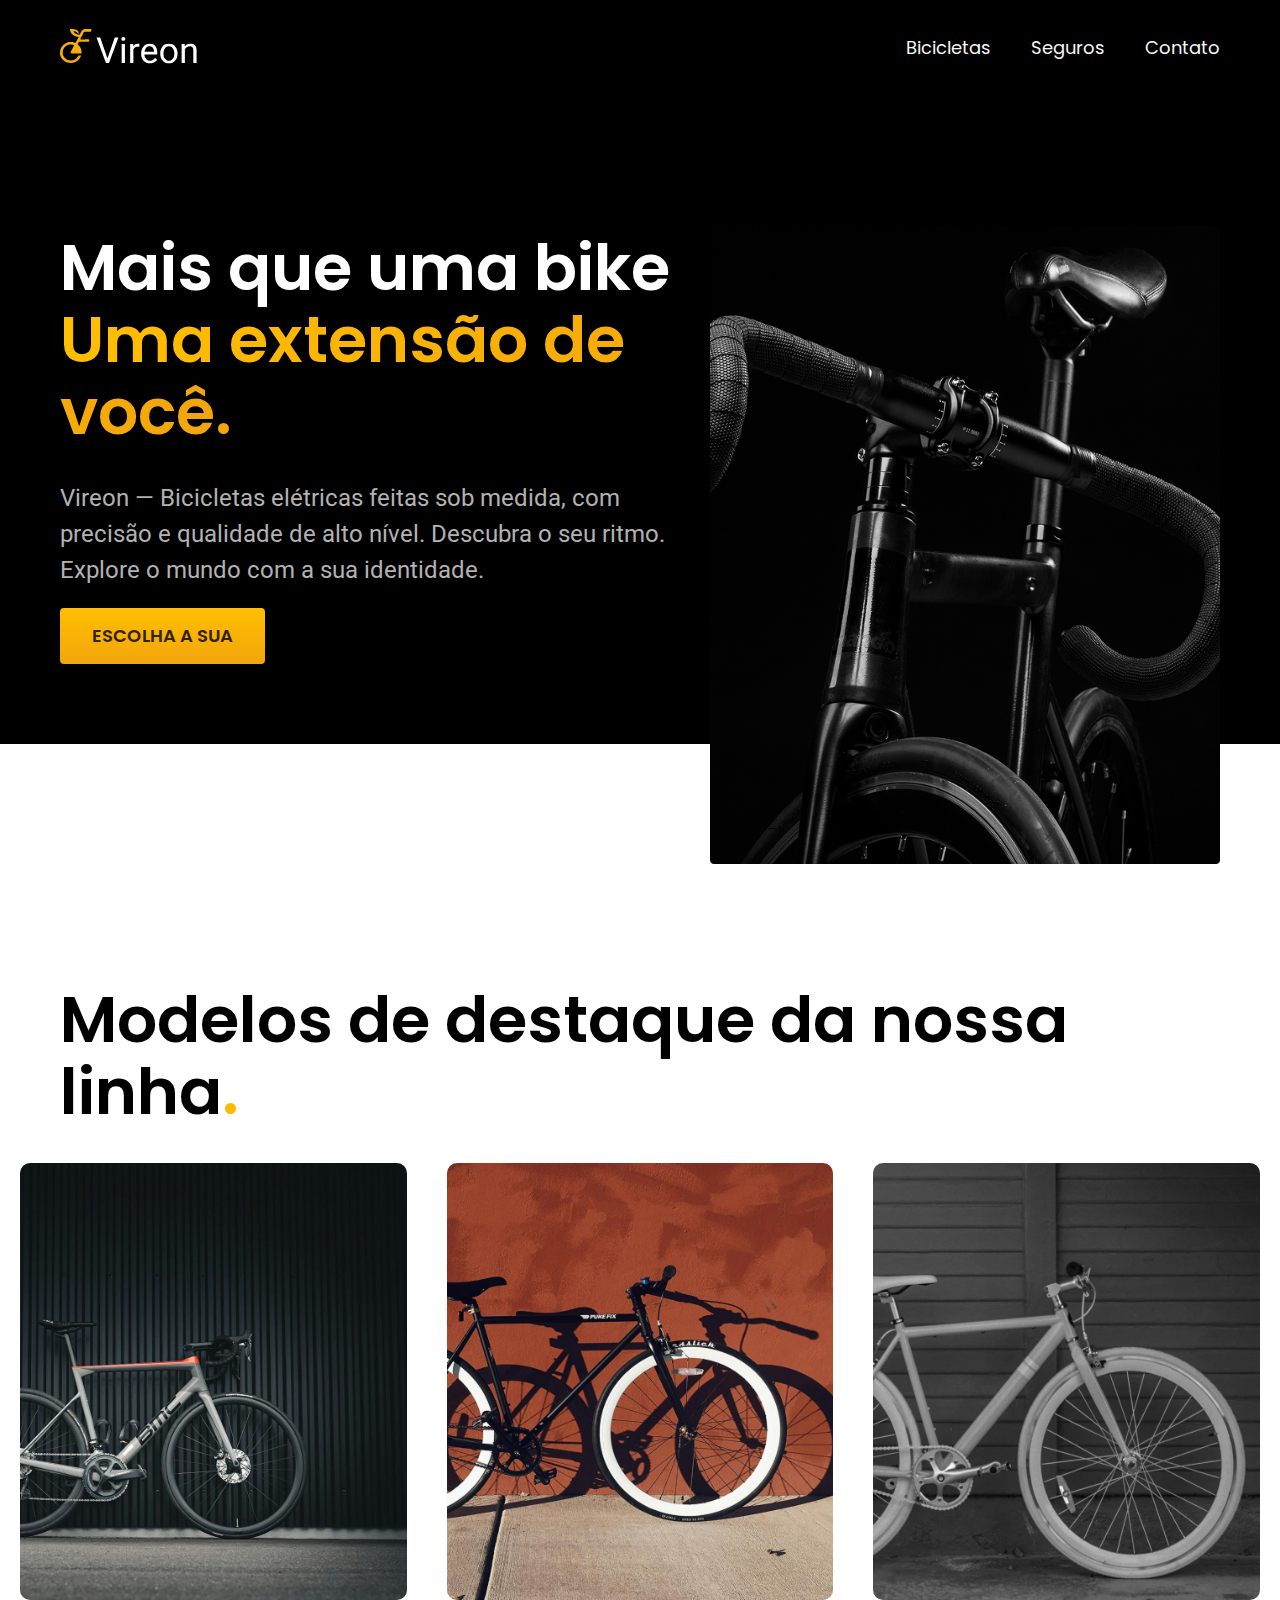
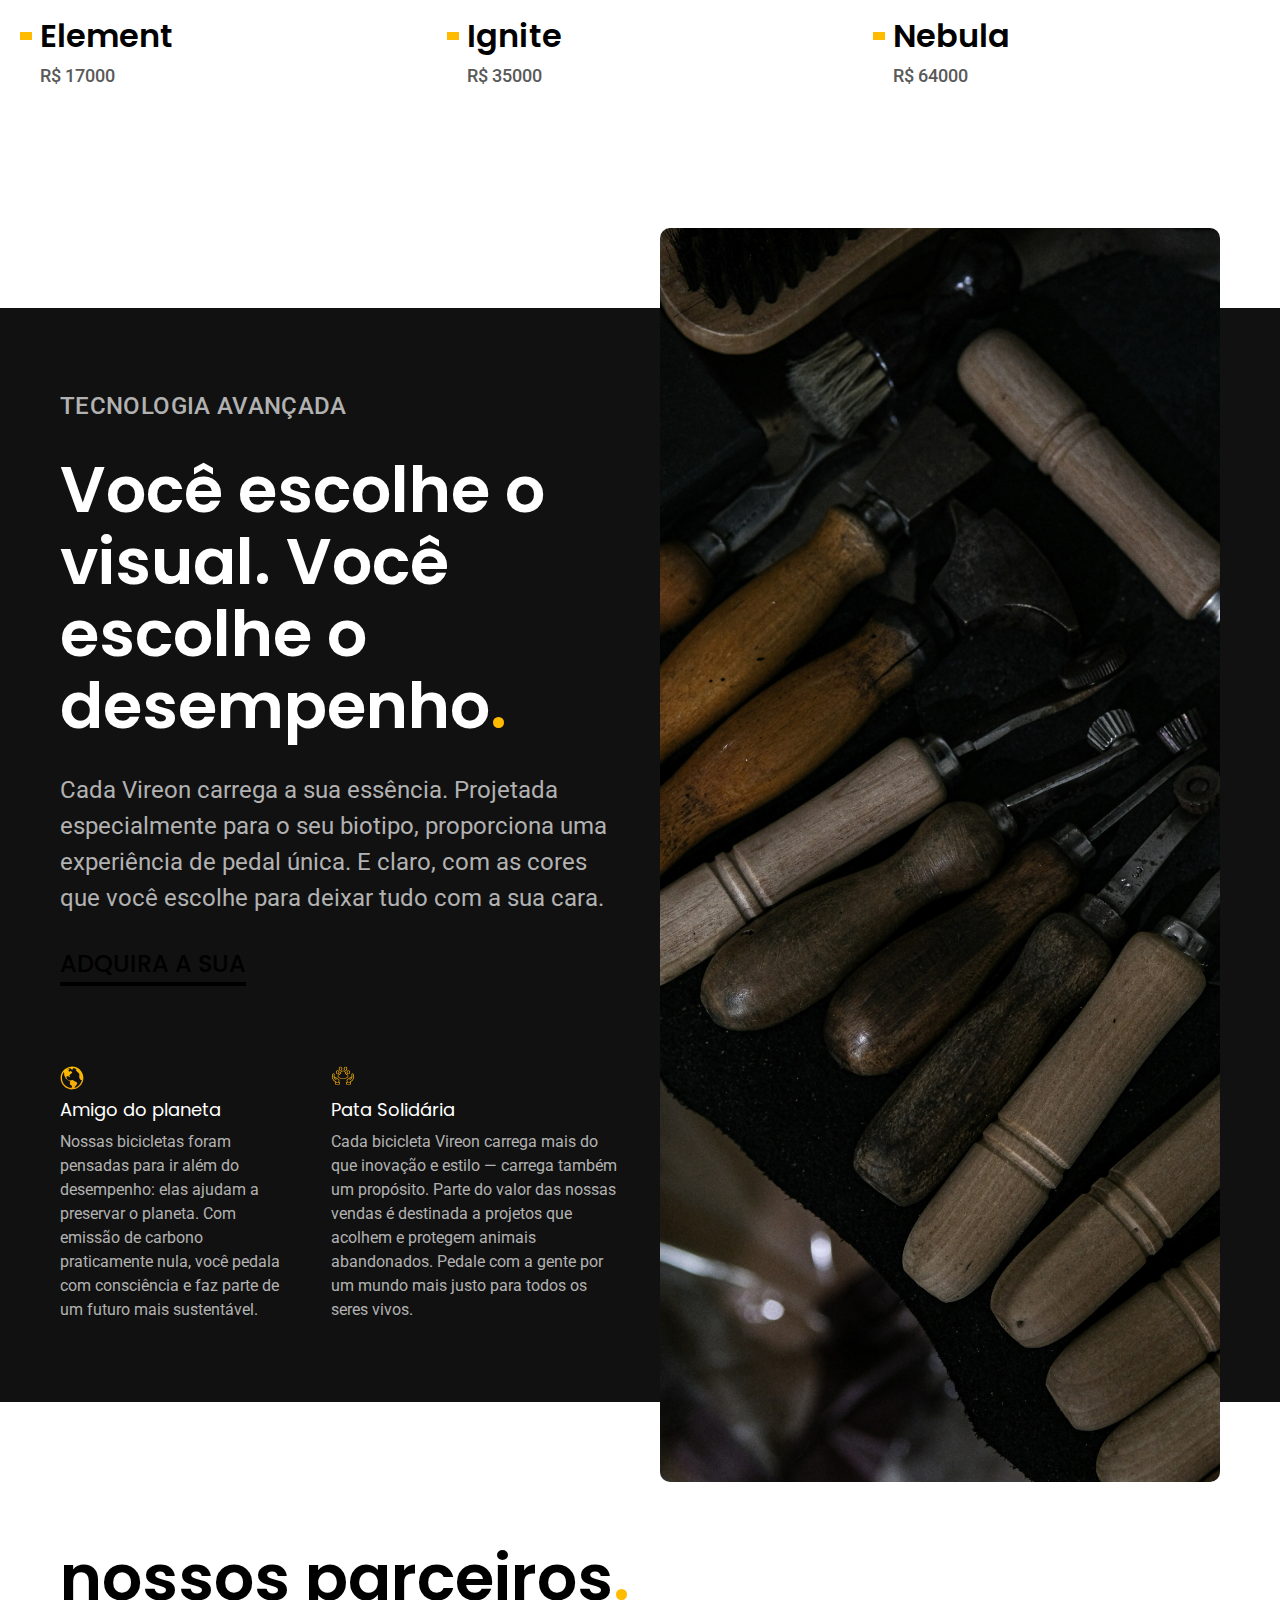
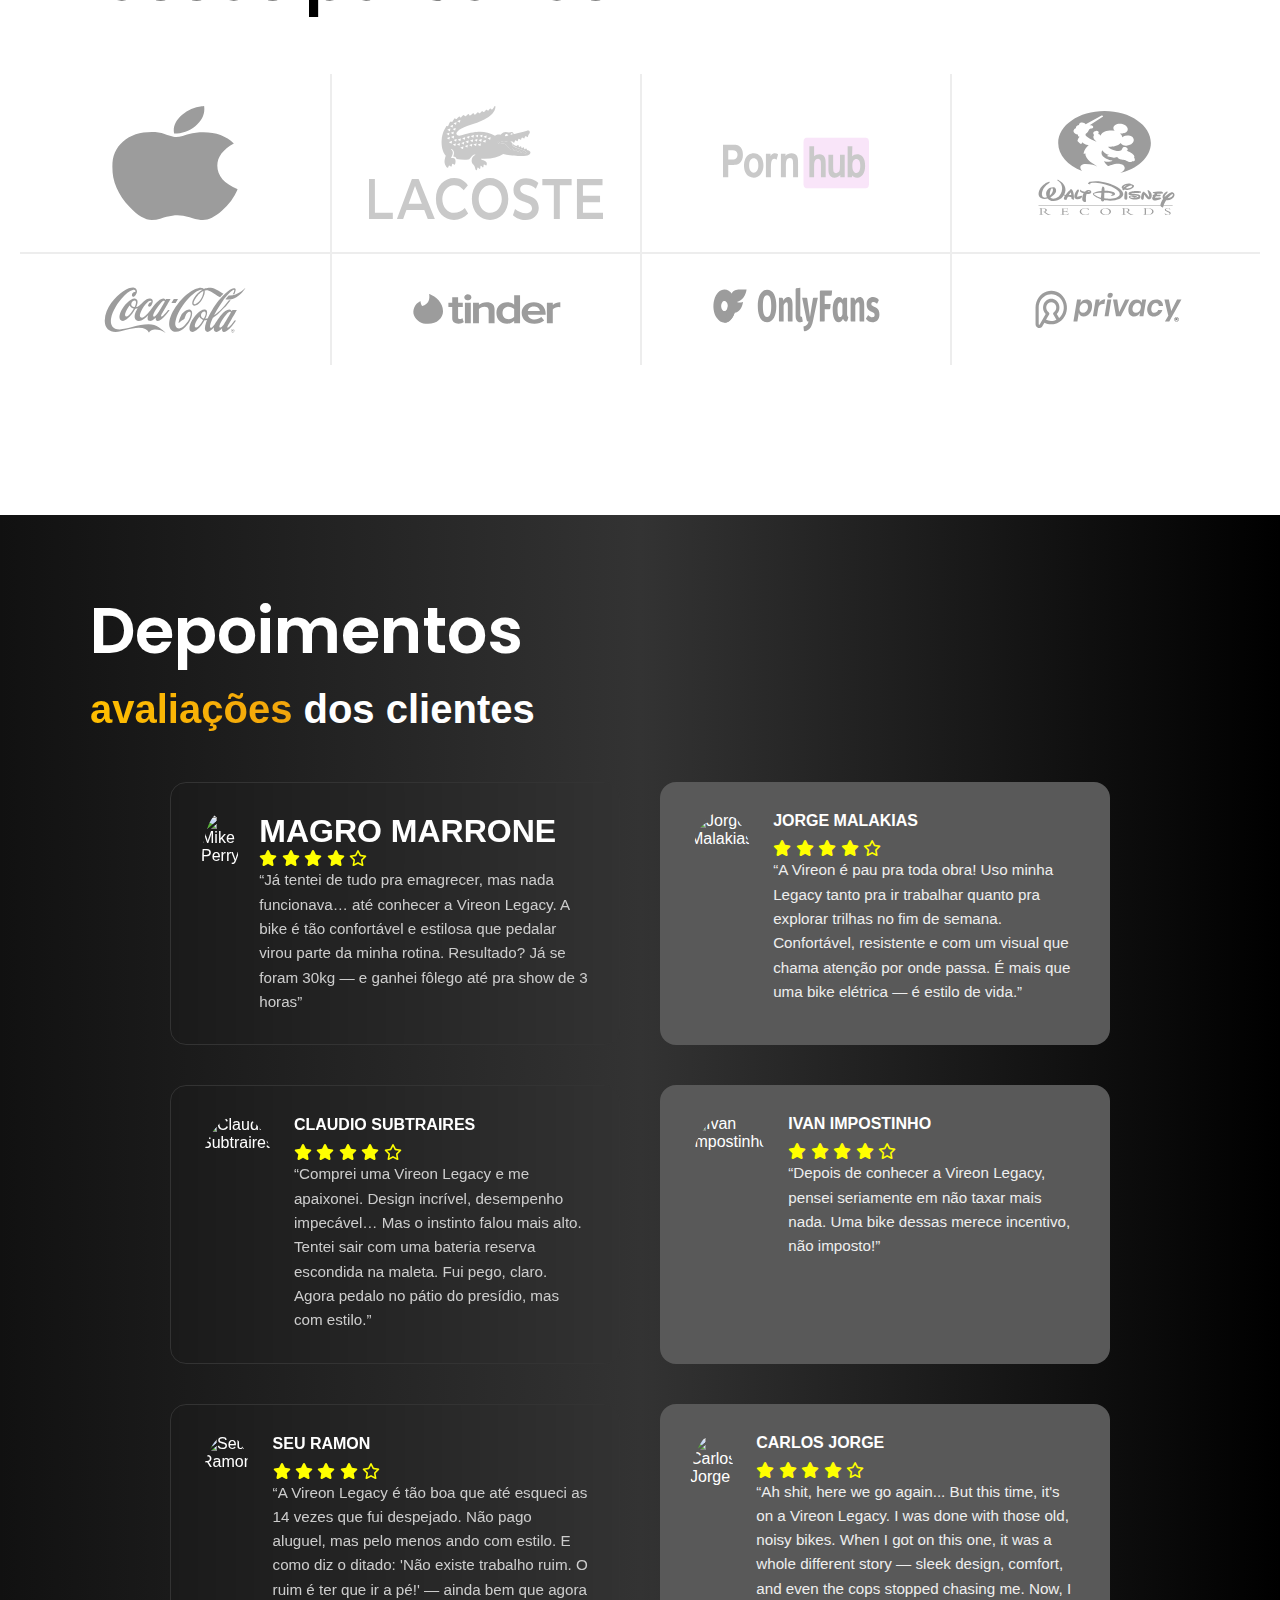
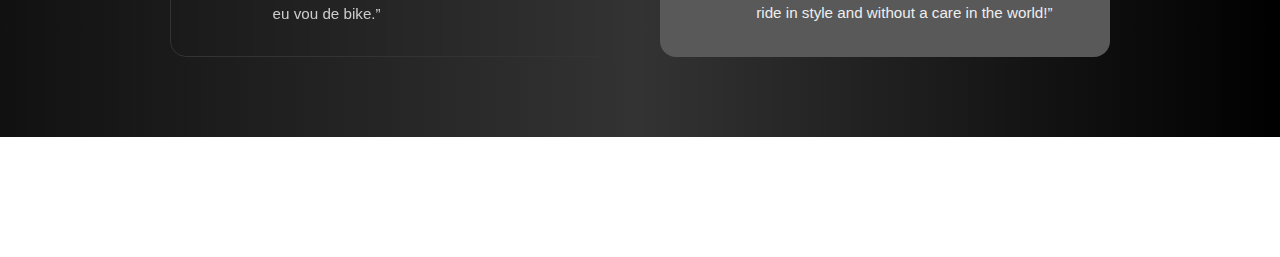
==== index.html @ 2e8cbb26 "Primeiro Commit" ====
<!DOCTYPE html>
<html lang="pt-br">

<head>
  <meta charset="UTF-8">
  <meta name="viewport" content="width=device-width, initial-scale=1.0">
  <meta name="description" content="Bicicleas para você">
  <link rel="stylesheet" href="src/css/style.css">
  <link rel="preconnect" href="https://fonts.googleapis.com">
  <link rel="preconnect" href="https://fonts.gstatic.com" crossorigin>
  <link href="https://fonts.googleapis.com/css2?family=Poppins:ital,wght@0,100;0,200;0,300;0,400;0,500;0,600;0,700;0,800;0,900;1,100;1,200;1,300;1,400;1,500;1,600;1,700;1,800;1,900&family=Roboto:ital,wght@0,100..900;1,100..900&display=swap" rel="stylesheet">
  <link href="https://fonts.googleapis.com/css2?family=Merriweather:ital,opsz,wght@0,18..144,300..900;1,18..144,300..900&display=swap" rel="stylesheet">
  <link href="https://cdnjs.cloudflare.com/ajax/libs/font-awesome/6.0.0-beta3/css/all.min.css" rel="stylesheet">
  <title>Projeto Bicicletas</title>
</head>

<body>
  <header class="header-bg">
    <div class="header container">
      <a href="./">
        <svg width="32" height="35" viewBox="0 0 32 35" fill="none" xmlns="http://www.w3.org/2000/svg">
          <path d="M18.6138 4.3083C18.7694 1.7701 17.4211 0.484201 14.2061 0.166901C13.3764 0.0834006 12.0455 0 11.2676 0H9.8502L9.9367 0.534302C10.2824 2.5883 10.7491 3.5402 12.0627 4.9095C13.4801 6.3624 15.2605 7.2641 17.6631 7.7317L18.683 7.93211L17.0581 10.988C15.8309 13.3259 15.3988 14.0106 15.1914 13.9271C13.7394 13.3092 12.8924 13.1255 10.9911 13.0587C9.1588 12.9919 8.8131 13.042 7.534 13.4261C4.2844 14.3947 1.6225 16.9497 0.481701 20.206C-0.036899 21.6922 -0.157899 24.3641 0.222401 25.9672C0.723701 27.9878 1.5879 29.4574 3.2646 31.0605C5.5289 33.2651 7.5513 34.0661 10.7836 34.0661C13.9295 34.0661 16.1593 33.1811 18.3027 31.0772C19.5645 29.8415 20.7053 28.0379 20.9992 26.8356L21.1029 26.3847H19.7892H18.4755L18.0261 27.2531C17.473 28.3051 15.9 29.9416 14.8802 30.5094C11.8035 32.2461 7.7069 31.7786 5.1487 29.3739C3.5239 27.8542 2.6942 25.867 2.7115 23.5459C2.7115 21.1245 3.5584 19.2541 5.408 17.5675C7.05 16.0646 8.8823 15.43 11.1121 15.5803C12.4949 15.6805 13.4801 15.8809 13.9641 16.1815C14.1542 16.2984 13.8431 16.9998 12.3739 19.6716C10.5071 23.0282 10.2305 23.8631 10.7318 24.3474C10.8873 24.4977 12.3566 24.5478 16.263 24.5478H21.5869V23.1117C21.5869 20.4732 20.3769 17.7679 18.3545 15.9143L17.594 15.2296L18.1471 14.1609C18.441 13.5764 18.7867 13.0587 18.8904 12.9919C18.9941 12.9251 21.2412 12.8583 23.8685 12.8583H28.6738L28.9331 12.4576C29.3998 11.7896 29.4516 10.9713 29.054 10.6373C28.7429 10.3702 28.3454 10.3535 24.4562 10.3869C20.7226 10.437 20.2213 10.4036 20.325 10.1865C20.3769 10.0529 20.6016 9.4684 20.809 8.9173C21.0165 8.3496 21.3103 7.74841 21.4831 7.59811C21.8116 7.26411 22.5548 5.8781 23.1425 4.4586C23.3499 3.941 23.7648 3.3231 24.0414 3.0893C24.5426 2.67181 24.5945 2.67181 27.6366 2.67181H27.6367H30.7307L31.0764 2.2543C31.5777 1.6198 31.6987 0.901704 31.3703 0.417404L31.0937 0H27.6712C24.4562 0 24.2142 0.0166034 23.3845 0.400703C22.261 0.901703 21.8461 1.43611 20.6707 3.85751C19.7546 5.74451 19.7028 5.81131 19.2361 5.72781C16.8162 5.36041 15.4161 4.7258 14.1888 3.4233C13.6875 2.9056 13.29 2.40461 13.29 2.32111C13.29 2.12081 14.016 2.1374 14.9839 2.3712C15.6408 2.5215 16.0729 2.8221 17.1791 3.8742L18.562 5.1767L18.6138 4.3083Z" fill="url(#paint0_linear_213_168)" />
          <defs>
            <linearGradient id="paint0_linear_213_168" x1="-29.2315" y1="-67.2979" x2="70.7685" y2="32.7021" gradientUnits="userSpaceOnUse">
              <stop stop-color="#FFBF00" />
              <stop offset="1" stop-color="#F2A50C" />
            </linearGradient>
          </defs>
        </svg>
        <svg width="101" height="27" viewBox="0 0 101 27" fill="none" xmlns="http://www.w3.org/2000/svg">
          <path d="M11.2324 22.1152L18.7734 0.40625H22.4473L12.9727 26H10.3535L11.2324 22.1152ZM4.18359 0.40625L11.6543 22.1152L12.5859 26H9.9668L0.509766 0.40625H4.18359ZM28.9336 6.98047V26H25.6641V6.98047H28.9336ZM25.418 1.93555C25.418 1.4082 25.5762 0.962891 25.8926 0.599609C26.2207 0.236328 26.7012 0.0546875 27.334 0.0546875C27.9551 0.0546875 28.4297 0.236328 28.7578 0.599609C29.0977 0.962891 29.2676 1.4082 29.2676 1.93555C29.2676 2.43945 29.0977 2.87305 28.7578 3.23633C28.4297 3.58789 27.9551 3.76367 27.334 3.76367C26.7012 3.76367 26.2207 3.58789 25.8926 3.23633C25.5762 2.87305 25.418 2.43945 25.418 1.93555ZM37.4062 9.96875V26H34.1543V6.98047H37.3184L37.4062 9.96875ZM43.3477 6.875L43.3301 9.89844C43.0605 9.83984 42.8027 9.80469 42.5566 9.79297C42.3223 9.76953 42.0527 9.75781 41.748 9.75781C40.998 9.75781 40.3359 9.875 39.7617 10.1094C39.1875 10.3438 38.7012 10.6719 38.3027 11.0938C37.9043 11.5156 37.5879 12.0195 37.3535 12.6055C37.1309 13.1797 36.9844 13.8125 36.9141 14.5039L36 15.0312C36 13.8828 36.1113 12.8047 36.334 11.7969C36.5684 10.7891 36.9258 9.89844 37.4062 9.125C37.8867 8.33984 38.4961 7.73047 39.2344 7.29688C39.9844 6.85156 40.875 6.62891 41.9062 6.62891C42.1406 6.62891 42.4102 6.6582 42.7148 6.7168C43.0195 6.76367 43.2305 6.81641 43.3477 6.875ZM53.8945 26.3516C52.5703 26.3516 51.3691 26.1289 50.291 25.6836C49.2246 25.2266 48.3047 24.5879 47.5312 23.7676C46.7695 22.9473 46.1836 21.9746 45.7734 20.8496C45.3633 19.7246 45.1582 18.4941 45.1582 17.1582V16.4199C45.1582 14.873 45.3867 13.4961 45.8438 12.2891C46.3008 11.0703 46.9219 10.0391 47.707 9.19531C48.4922 8.35156 49.3828 7.71289 50.3789 7.2793C51.375 6.8457 52.4062 6.62891 53.4727 6.62891C54.832 6.62891 56.0039 6.86328 56.9883 7.33203C57.9844 7.80078 58.7988 8.45703 59.4316 9.30078C60.0645 10.1328 60.5332 11.1172 60.8379 12.2539C61.1426 13.3789 61.2949 14.6094 61.2949 15.9453V17.4043H47.0918V14.75H58.043V14.5039C57.9961 13.6602 57.8203 12.8398 57.5156 12.043C57.2227 11.2461 56.7539 10.5898 56.1094 10.0742C55.4648 9.55859 54.5859 9.30078 53.4727 9.30078C52.7344 9.30078 52.0547 9.45898 51.4336 9.77539C50.8125 10.0801 50.2793 10.5371 49.834 11.1465C49.3887 11.7559 49.043 12.5 48.7969 13.3789C48.5508 14.2578 48.4277 15.2715 48.4277 16.4199V17.1582C48.4277 18.0605 48.5508 18.9102 48.7969 19.707C49.0547 20.4922 49.4238 21.1836 49.9043 21.7812C50.3965 22.3789 50.9883 22.8477 51.6797 23.1875C52.3828 23.5273 53.1797 23.6973 54.0703 23.6973C55.2188 23.6973 56.1914 23.4629 56.9883 22.9941C57.7852 22.5254 58.4824 21.8984 59.0801 21.1133L61.0488 22.6777C60.6387 23.2988 60.1172 23.8906 59.4844 24.4531C58.8516 25.0156 58.0723 25.4727 57.1465 25.8242C56.2324 26.1758 55.1484 26.3516 53.8945 26.3516ZM64.2305 16.7012V16.2969C64.2305 14.9258 64.4297 13.6543 64.8281 12.4824C65.2266 11.2988 65.8008 10.2734 66.5508 9.40625C67.3008 8.52734 68.209 7.84766 69.2754 7.36719C70.3418 6.875 71.5371 6.62891 72.8613 6.62891C74.1973 6.62891 75.3984 6.875 76.4648 7.36719C77.543 7.84766 78.457 8.52734 79.207 9.40625C79.9688 10.2734 80.5488 11.2988 80.9473 12.4824C81.3457 13.6543 81.5449 14.9258 81.5449 16.2969V16.7012C81.5449 18.0723 81.3457 19.3438 80.9473 20.5156C80.5488 21.6875 79.9688 22.7129 79.207 23.5918C78.457 24.459 77.5488 25.1387 76.4824 25.6309C75.4277 26.1113 74.2324 26.3516 72.8965 26.3516C71.5605 26.3516 70.3594 26.1113 69.293 25.6309C68.2266 25.1387 67.3125 24.459 66.5508 23.5918C65.8008 22.7129 65.2266 21.6875 64.8281 20.5156C64.4297 19.3438 64.2305 18.0723 64.2305 16.7012ZM67.4824 16.2969V16.7012C67.4824 17.6504 67.5938 18.5469 67.8164 19.3906C68.0391 20.2227 68.373 20.9609 68.8184 21.6055C69.2754 22.25 69.8438 22.7598 70.5234 23.1348C71.2031 23.498 71.9941 23.6797 72.8965 23.6797C73.7871 23.6797 74.5664 23.498 75.2344 23.1348C75.9141 22.7598 76.4766 22.25 76.9219 21.6055C77.3672 20.9609 77.7012 20.2227 77.9238 19.3906C78.1582 18.5469 78.2754 17.6504 78.2754 16.7012V16.2969C78.2754 15.3594 78.1582 14.4746 77.9238 13.6426C77.7012 12.7988 77.3613 12.0547 76.9043 11.4102C76.459 10.7539 75.8965 10.2383 75.2168 9.86328C74.5488 9.48828 73.7637 9.30078 72.8613 9.30078C71.9707 9.30078 71.1855 9.48828 70.5059 9.86328C69.8379 10.2383 69.2754 10.7539 68.8184 11.4102C68.373 12.0547 68.0391 12.7988 67.8164 13.6426C67.5938 14.4746 67.4824 15.3594 67.4824 16.2969ZM88.875 11.041V26H85.623V6.98047H88.6992L88.875 11.041ZM88.1016 15.7695L86.748 15.7168C86.7598 14.416 86.9531 13.2148 87.3281 12.1133C87.7031 11 88.2305 10.0332 88.9102 9.21289C89.5898 8.39258 90.3984 7.75977 91.3359 7.31445C92.2852 6.85742 93.334 6.62891 94.4824 6.62891C95.4199 6.62891 96.2637 6.75781 97.0137 7.01562C97.7637 7.26172 98.4023 7.66016 98.9297 8.21094C99.4688 8.76172 99.8789 9.47656 100.16 10.3555C100.441 11.2227 100.582 12.2832 100.582 13.5371V26H97.3125V13.502C97.3125 12.5059 97.166 11.709 96.873 11.1113C96.5801 10.502 96.1523 10.0625 95.5898 9.79297C95.0273 9.51172 94.3359 9.37109 93.5156 9.37109C92.707 9.37109 91.9688 9.54102 91.3008 9.88086C90.6445 10.2207 90.0762 10.6895 89.5957 11.2871C89.127 11.8848 88.7578 12.5703 88.4883 13.3438C88.2305 14.1055 88.1016 14.9141 88.1016 15.7695Z" fill="url(#paint0_linear_147_183)" />
          <defs>
            <linearGradient id="paint0_linear_147_183" x1="98" y1="-7" x2="98" y2="31" gradientUnits="userSpaceOnUse">
              <stop stop-color="#FFF" />
              <stop offset="1" stop-color="#FFF" />
            </linearGradient>
            <linearGradient id="hover-gradient" x1="98" y1="-7" x2="98" y2="31" gradientUnits="userSpaceOnUse">
              <stop stop-color="#FFBF00" />
              <stop offset="1" stop-color="#F2A50C" />
            </linearGradient>
          </defs>
        </svg>
      </a>
      <nav aria-label="primaria">
        <ul class="header-menu font-1-m cor-c1">
          <li><a href="./bicicletas.html">Bicicletas</a></li>
          <li><a href="./seguros.html">Seguros</a></li>
          <li><a href="./contato.html">Contato</a></li>
        </ul>
      </nav>
    </div>
  </header>
  <main class="introducao-bg">
    <div class="introducao container">
      <div class="introducao-conteudo">
        <h1 class="font-1-xxl cor-branco"><span class="nowrap">Mais que uma bike</span><br><span class="gradient">Uma extensão de você.</span>
        </h1>
        <p class="font-2-l cor-c5">Vireon — Bicicletas elétricas feitas sob medida, com precisão e qualidade de alto nível. Descubra o seu ritmo. Explore o mundo com a sua identidade.</p>
        <a href="./bicicletas.html" class="botao">Escolha a sua</a>
      </div>
      <div class="introducao-imagem">
        <img src="img/bicicletas-design/img-intro.png" alt="Bicicletas Elétrica">
      </div>
    </div>
  </main>

  <article class="bicicletas-lista">
    <h2 class="font-1-xxl container">Modelos de destaque da nossa linha<span class="cor-p1">.</span></h2>
    <ul class="bicicletas-lista-items">
      <li>
        <a href="./bicicletas/element.html">
          <img src="img/bicicletas/element-home-resized.jpg" alt="Bicicleta moderna element">
          <h3 class="font-1-xl">Element</h3>
          <span class="font-2-m cor-c8">R$ 17000</span>
        </a>
      </li>
      <li>
        <a href="./bicicletas/ignite.html">
          <img src="img/bicicletas/ignite-home-resized.jpg" alt="Bicicleta moderna ignite">
          <h3 class="font-1-xl">Ignite</h3>
          <span class="font-2-m cor-c8">R$ 35000</span>
        </a>
      </li>
      <li>
        <a href="./bicicletas/nebula.html">
          <img src="img/bicicletas/nebula-home.jpg" alt="Bicicleta moderna nebula">
          <h3 class="font-1-xl">Nebula</h3>
          <span class="font-2-m cor-c8">R$ 64000</span>
        </a>
      </li>
    </ul>
  </article>

  <article class="tecnologia-bg">
    <div class="tecnologia container">
      <div class="tecnologia-conteudo">
        <span class="font-2-l-b cor-c5">Tecnologia Avançada</span>
        <h2 class="font-1-xxl cor-branco">Você escolhe o visual. Você escolhe o desempenho<span class="cor-p1">.</span></h2>
        <p class="font-2-l cor-c5">Cada Vireon carrega a sua essência.
          Projetada especialmente para o seu biotipo, proporciona uma experiência de pedal única.
          E claro, com as cores que você escolhe para deixar tudo com a sua cara.</p>
        <a href="./bicicletas.html" class="link">Adquira a sua</a>
        <div class="tecnologia-vantagens">
          <div>
            <img src="img/icones/SVGRepo_iconCarrier.svg" alt="">
            <h3 class="font-1-m cor-branco">Amigo do planeta</h3>
            <p class="font-2-s cor-c5">Nossas bicicletas foram pensadas para ir além do desempenho: elas ajudam a preservar o planeta. Com emissão de carbono praticamente nula, você pedala com consciência e faz parte de um futuro mais sustentável.</p>
          </div>
          <div>
            <img src="img/icones/pata-amiga 1 (1).svg" alt="">
            <h3 class="font-1-m cor-branco">Pata Solidária</h3>
            <p class="font-2-s cor-c5">Cada bicicleta Vireon carrega mais do que inovação e estilo — carrega também um propósito. Parte do valor das nossas vendas é destinada a projetos que acolhem e protegem animais abandonados. Pedale com a gente por um mundo mais justo para todos os seres vivos.</p>
          </div>
        </div>
      </div>
      <div class="tecnologia-imagem">
        <img src="img/fotos/diferencial.jpg" alt="">
      </div>
    </div>
  </article>
  <section class="parceiros" aria-label="Nossos parceiros">
    <h2 class="font-1-xxl container">nossos parceiros<span class="cor-p1">.</span></h2>
    <ul>
      <li><img src="img/parceiros/cor-cinza/apple-14 1.svg" alt=""></li>
      <li><img src="img/parceiros/cor-cinza/lacoste-logo-1 1.svg" alt=""></li>
      <li><img src="img/parceiros/cor-cinza/pornhub 1.svg" alt=""></li>
      <li><img src="img/parceiros/cor-cinza/walt-disney-records 1.svg" alt=""></li>
      <li><img src="img/parceiros/cor-cinza/coca-cola-2021 1.svg" alt=""></li>
      <li><img src="img/parceiros/cor-cinza/tinder-cinza.svg" alt=""></li>
      <li><img src="img/parceiros/cor-cinza/onlyfans-wordmark-1 1.svg" alt=""></li>
      <li><img src="img/parceiros/cor-cinza/Sejaprivacy 1.svg" alt=""></li>
    </ul>


    <section class="depoimentos-bg">
      <div class="depoimentos-container">
        <div class="depoimentos-header">
          <p class="font-1-xxl ">Depoimentos</p>
          <h2><span>avaliações</span> dos clientes</h2>
        </div>

        <div class="depoimentos-card">
          <div class="card">
            <img src="https://conteudo.imguol.com.br/c/entretenimento/1f/2020/01/24/o-cantor-pericles-1579896864104_v2_4x3.jpg" alt="Mike Perry" />
            <div class="texto">
              <h1>MAGRO MARRONE</h1>
              <div class="stars">
                <i class="fas fa-star"></i>
                <i class="fas fa-star"></i>
                <i class="fas fa-star"></i>
                <i class="fas fa-star"></i>
                <i class="far fa-star"></i>

              </div>
              <p>“Já tentei de tudo pra emagrecer, mas nada funcionava… até conhecer a Vireon Legacy. A bike é tão confortável e estilosa que pedalar virou parte da minha rotina. Resultado? Já se foram 30kg — e ganhei fôlego até pra show de 3 horas”</p>
            </div>
          </div>

          <div class="card colored">
            <img src="https://static.poder360.com.br/2022/09/kidbengala-instagram-15set2022-848x477.png" alt="Jorge Malakias" />
            <div class="texto">
              <h4>Jorge Malakias</h4>
              <div class="stars">
                <i class="fas fa-star"></i>
                <i class="fas fa-star"></i>
                <i class="fas fa-star"></i>
                <i class="fas fa-star"></i>
                <i class="far fa-star"></i>
              </div>
              <p>“A Vireon é pau pra toda obra! Uso minha Legacy tanto pra ir trabalhar quanto pra explorar trilhas no fim de semana. Confortável, resistente e com um visual que chama atenção por onde passa. É mais que uma bike elétrica — é estilo de vida.”</p>
            </div>
          </div>

          <div class="card">
            <img src="https://uploads.diariodopoder.com.br/2025/02/2a769a2d-meme-lula-5.jpeg" alt="Claudio Subtraires" />
            <div class="texto">
              <h4>Claudio Subtraires</h4>
              <div class="stars">
                <i class="fas fa-star"></i>
                <i class="fas fa-star"></i>
                <i class="fas fa-star"></i>
                <i class="fas fa-star"></i>
                <i class="far fa-star"></i>
              </div>
              <p>“Comprei uma Vireon Legacy e me apaixonei. Design incrível, desempenho impecável… Mas o instinto falou mais alto. Tentei sair com uma bateria reserva escondida na maleta. Fui pego, claro. Agora pedalo no pátio do presídio, mas com estilo.”</p>
            </div>
          </div>

          <div class="card colored">
            <img src="https://encrypted-tbn0.gstatic.com/images?q=tbn:ANd9GcRKv6Ec4FwznhcEbED9bqpoqw2yFKFzqU0WAA&s" alt="Ivan Impostinho" />
            <div class="texto">
              <h4>IVAN IMPOSTINHO</h4>
              <div class="stars">
                <i class="fas fa-star"></i>
                <i class="fas fa-star"></i>
                <i class="fas fa-star"></i>
                <i class="fas fa-star"></i>
                <i class="far fa-star"></i>
              </div>
              <p>“Depois de conhecer a Vireon Legacy, pensei seriamente em não taxar mais nada. Uma bike dessas merece incentivo, não imposto!”</p>
            </div>
          </div>

          <div class="card">
            <img src="https://encrypted-tbn0.gstatic.com/images?q=tbn:ANd9GcTPq8Wv9883QQ7DCRTj7HJ40UVVqElz0FKs7A&s" alt="Seu Ramon" />
            <div class="texto">
              <h4>Seu Ramon</h4>
              <div class="stars">
                <i class="fas fa-star"></i>
                <i class="fas fa-star"></i>
                <i class="fas fa-star"></i>
                <i class="fas fa-star"></i>
                <i class="far fa-star"></i>
              </div>
              <p>“A Vireon Legacy é tão boa que até esqueci as 14 vezes que fui despejado. Não pago aluguel, mas pelo menos ando com estilo. E como diz o ditado: 'Não existe trabalho ruim. O ruim é ter que ir a pé!' — ainda bem que agora eu vou de bike.”</p>
            </div>
          </div>

          <div class="card colored">
            <img src="https://pm1.aminoapps.com/7358/23897f66e0e470720cc273a84f9ac8f58129ba46r1-256-256v2_00.jpg" alt="Carlos Jorge" />
            <div class="texto">
              <h4>Carlos Jorge</h4>
              <div class="stars">
                <i class="fas fa-star"></i>
                <i class="fas fa-star"></i>
                <i class="fas fa-star"></i>
                <i class="fas fa-star"></i>
                <i class="far fa-star"></i>
              </div>
              <p>“Ah shit, here we go again... But this time, it's on a Vireon Legacy. I was done with those old, noisy bikes. When I got on this one, it was a whole different story — sleek design, comfort, and even the cops stopped chasing me. Now, I ride in style and without a care in the world!”</p>
            </div>
          </div>
        </div>
      </div>
    </section>
</body>

</html>
---- src/css/style.css ----
/* === Estilos Globais === */
@import url('globals.css');
@import url('header.css');
@import url('responsividade.css');

/* === Utilitários === */
@import url('utilidades/cores.css');
@import url('utilidades/tipografia.css');
@import url('utilidades/componentes.css');

/* === Páginas e Seções === */

/* Home */
@import url('home/introducao.css');
@import url('home/tecnologia.css');
@import url('home/parceiros.css');
@import url('home/depoimento.css');

/* Bicicletas */
@import url('../../bicicletas/bicicletas-lista.css');
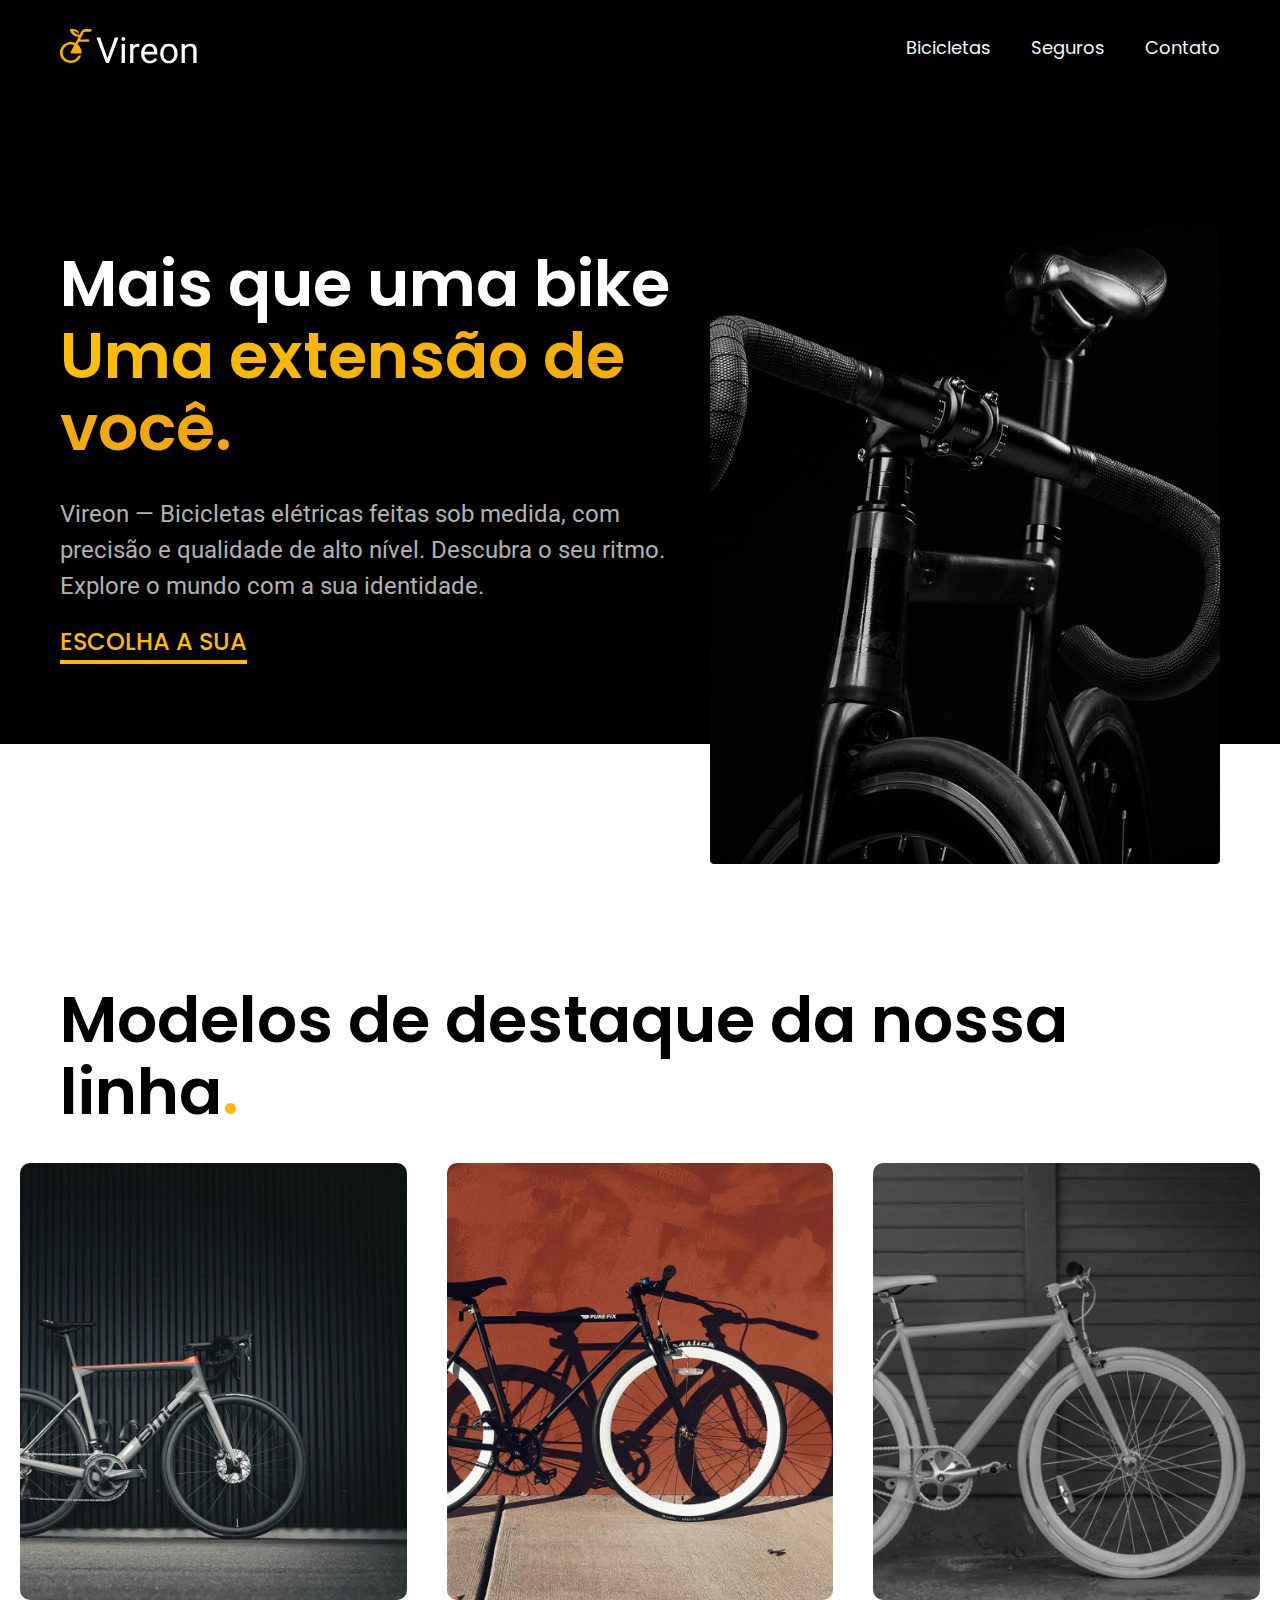
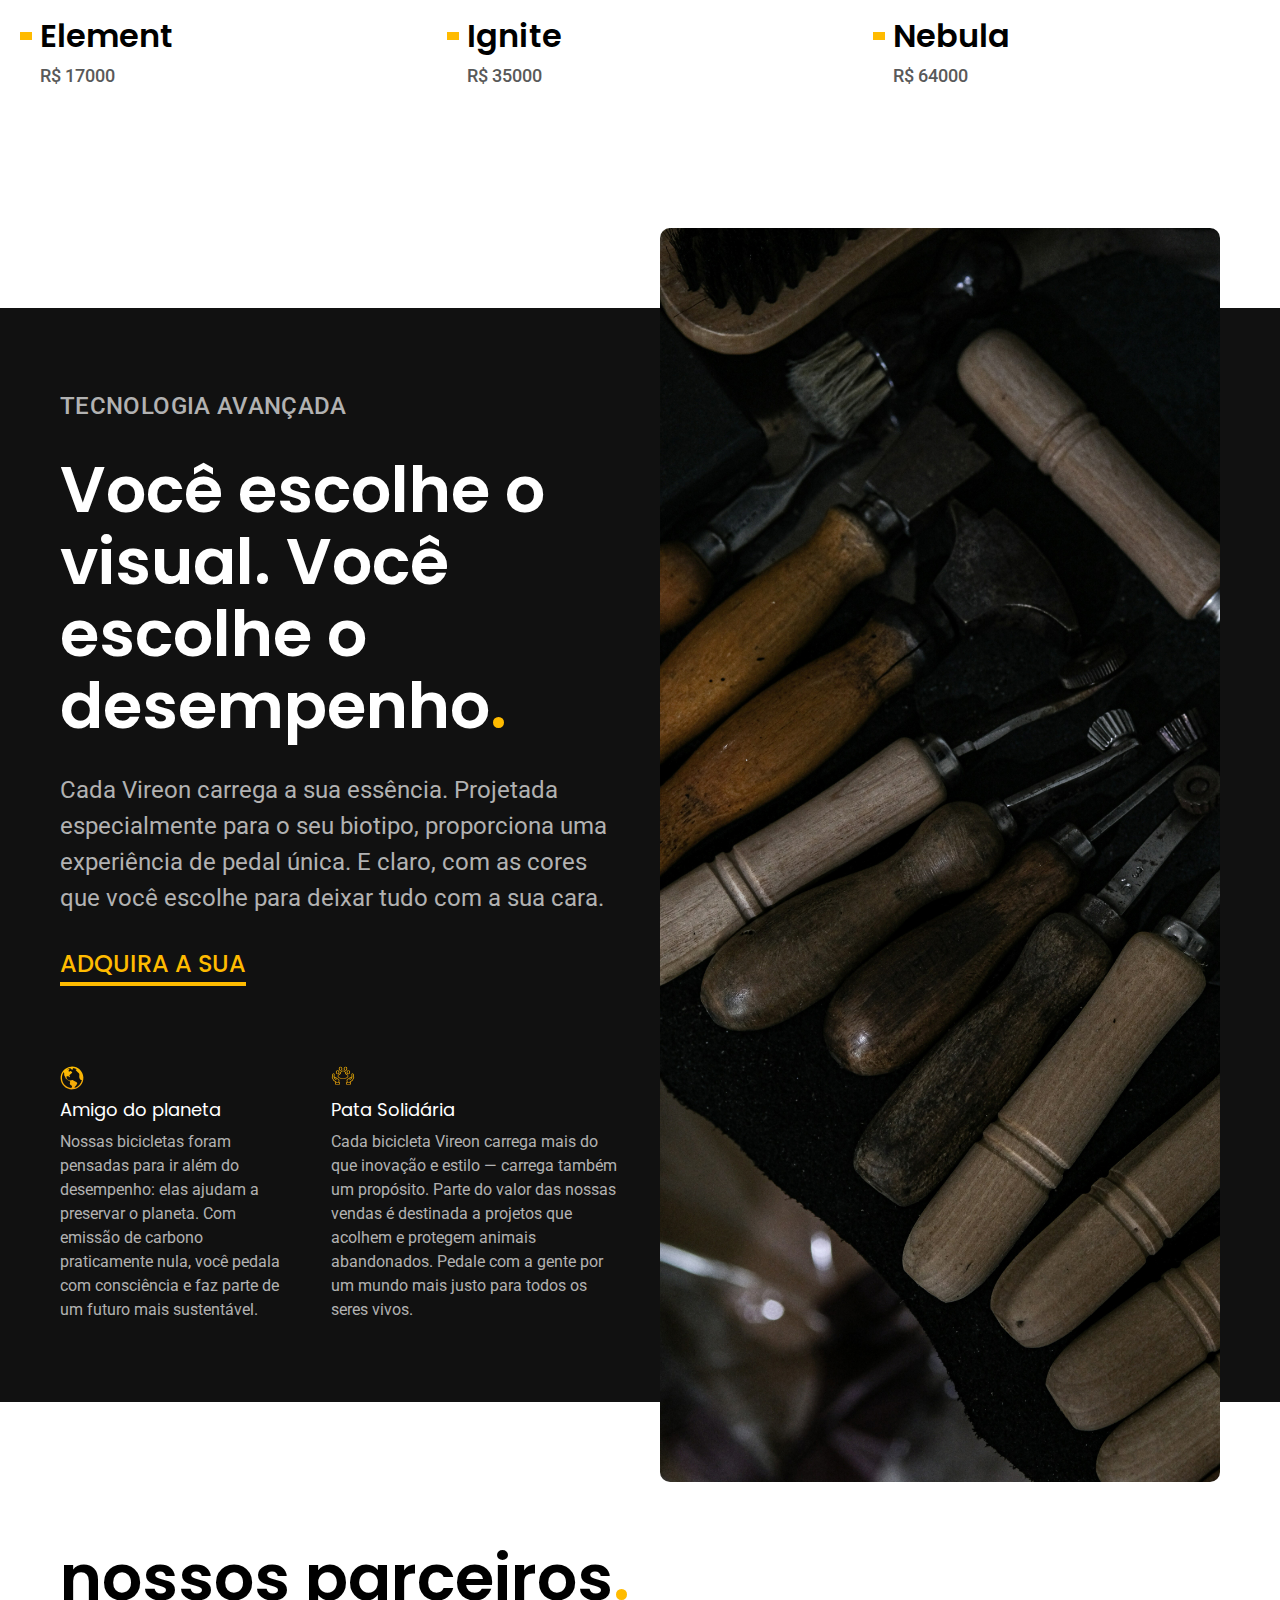
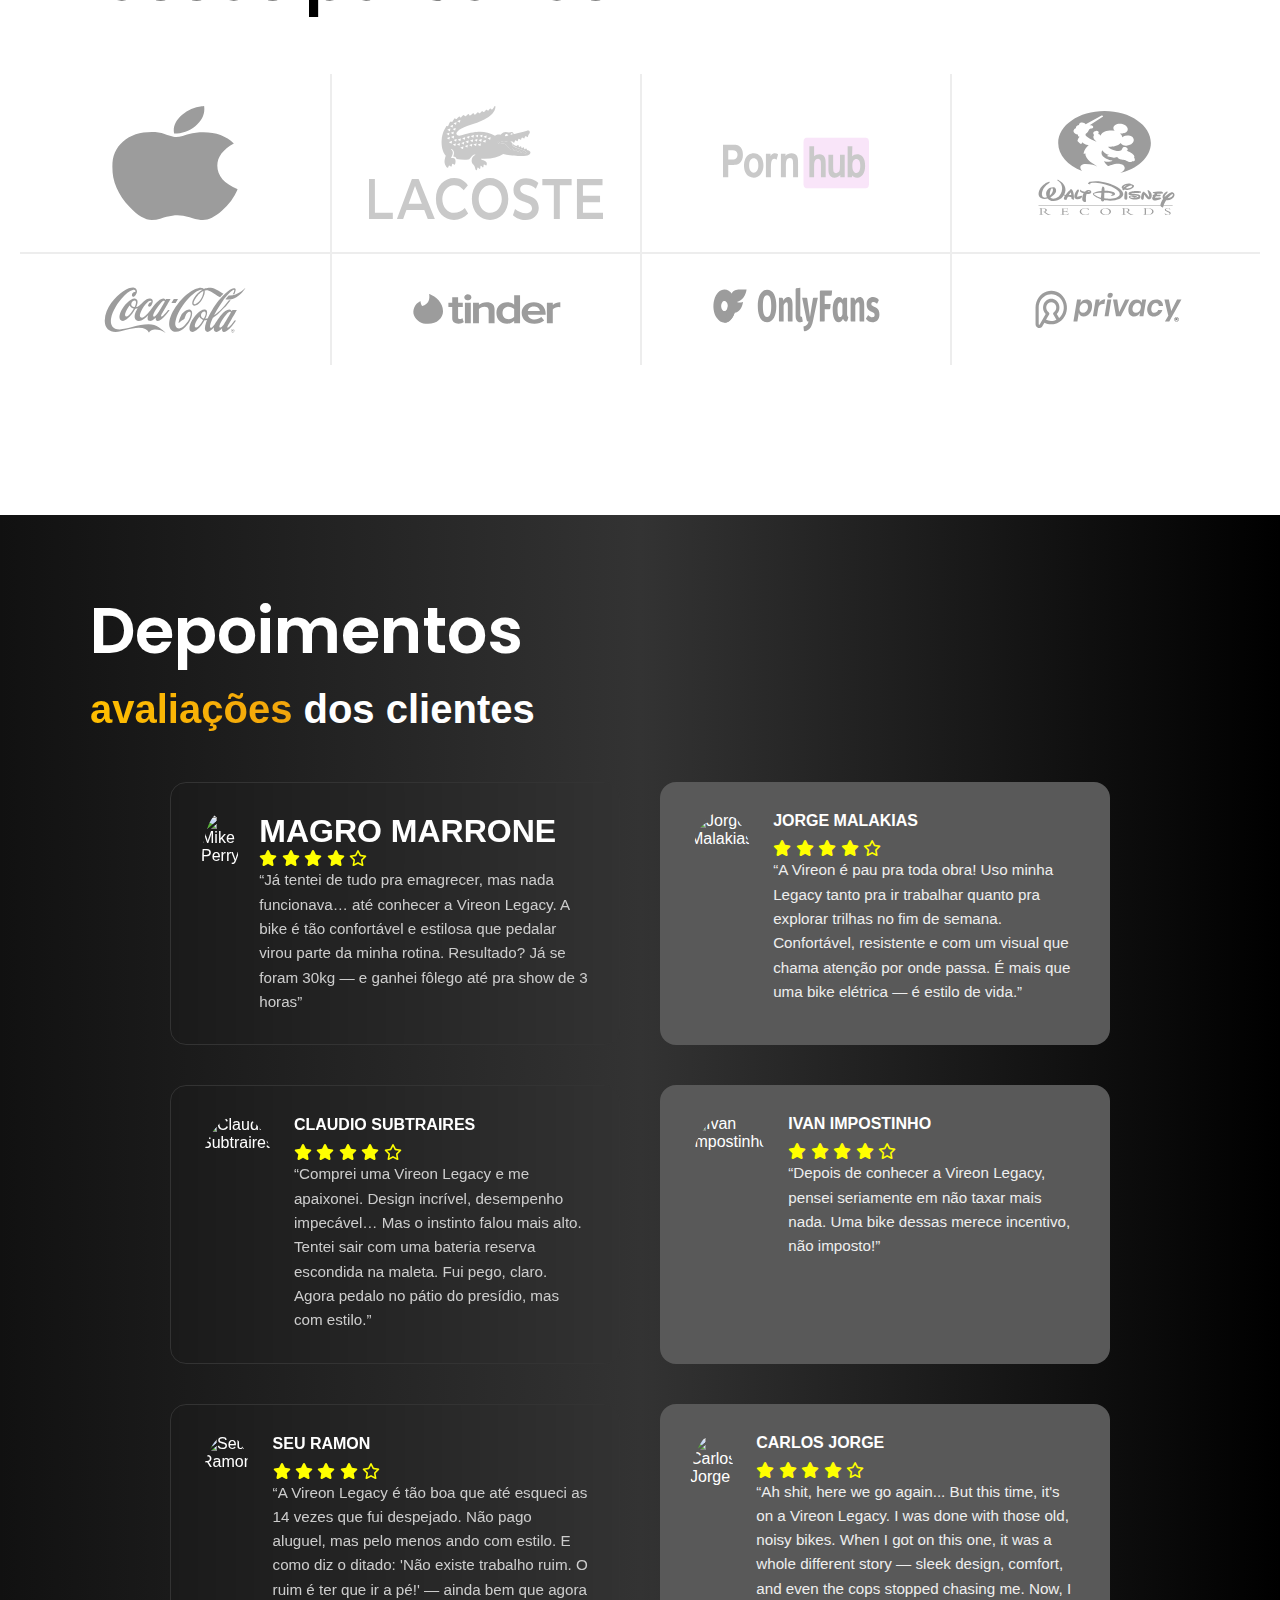
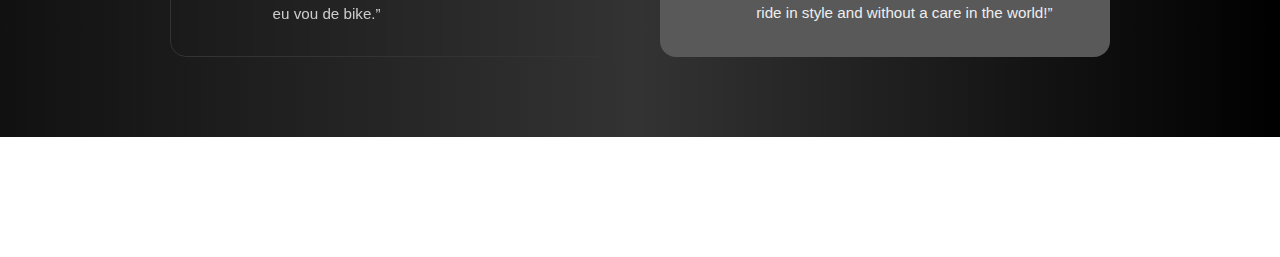
==== commit d074302c: "Adicionar link" ====
--- a/index.html
+++ b/index.html
@@ -56,7 +56,7 @@
         <h1 class="font-1-xxl cor-branco"><span class="nowrap">Mais que uma bike</span><br><span class="gradient">Uma extensão de você.</span>
         </h1>
         <p class="font-2-l cor-c5">Vireon — Bicicletas elétricas feitas sob medida, com precisão e qualidade de alto nível. Descubra o seu ritmo. Explore o mundo com a sua identidade.</p>
-        <a href="./bicicletas.html" class="botao">Escolha a sua</a>
+        <a href="./bicicletas.html" class="linke">Escolha a sua</a>
       </div>
       <div class="introducao-imagem">
         <img src="img/bicicletas-design/img-intro.png" alt="Bicicletas Elétrica">
@@ -99,7 +99,7 @@
         <p class="font-2-l cor-c5">Cada Vireon carrega a sua essência.
           Projetada especialmente para o seu biotipo, proporciona uma experiência de pedal única.
           E claro, com as cores que você escolhe para deixar tudo com a sua cara.</p>
-        <a href="./bicicletas.html" class="link">Adquira a sua</a>
+        <a href="./bicicletas.html" class="linke">Adquira a sua</a>
         <div class="tecnologia-vantagens">
           <div>
             <img src="img/icones/SVGRepo_iconCarrier.svg" alt="">
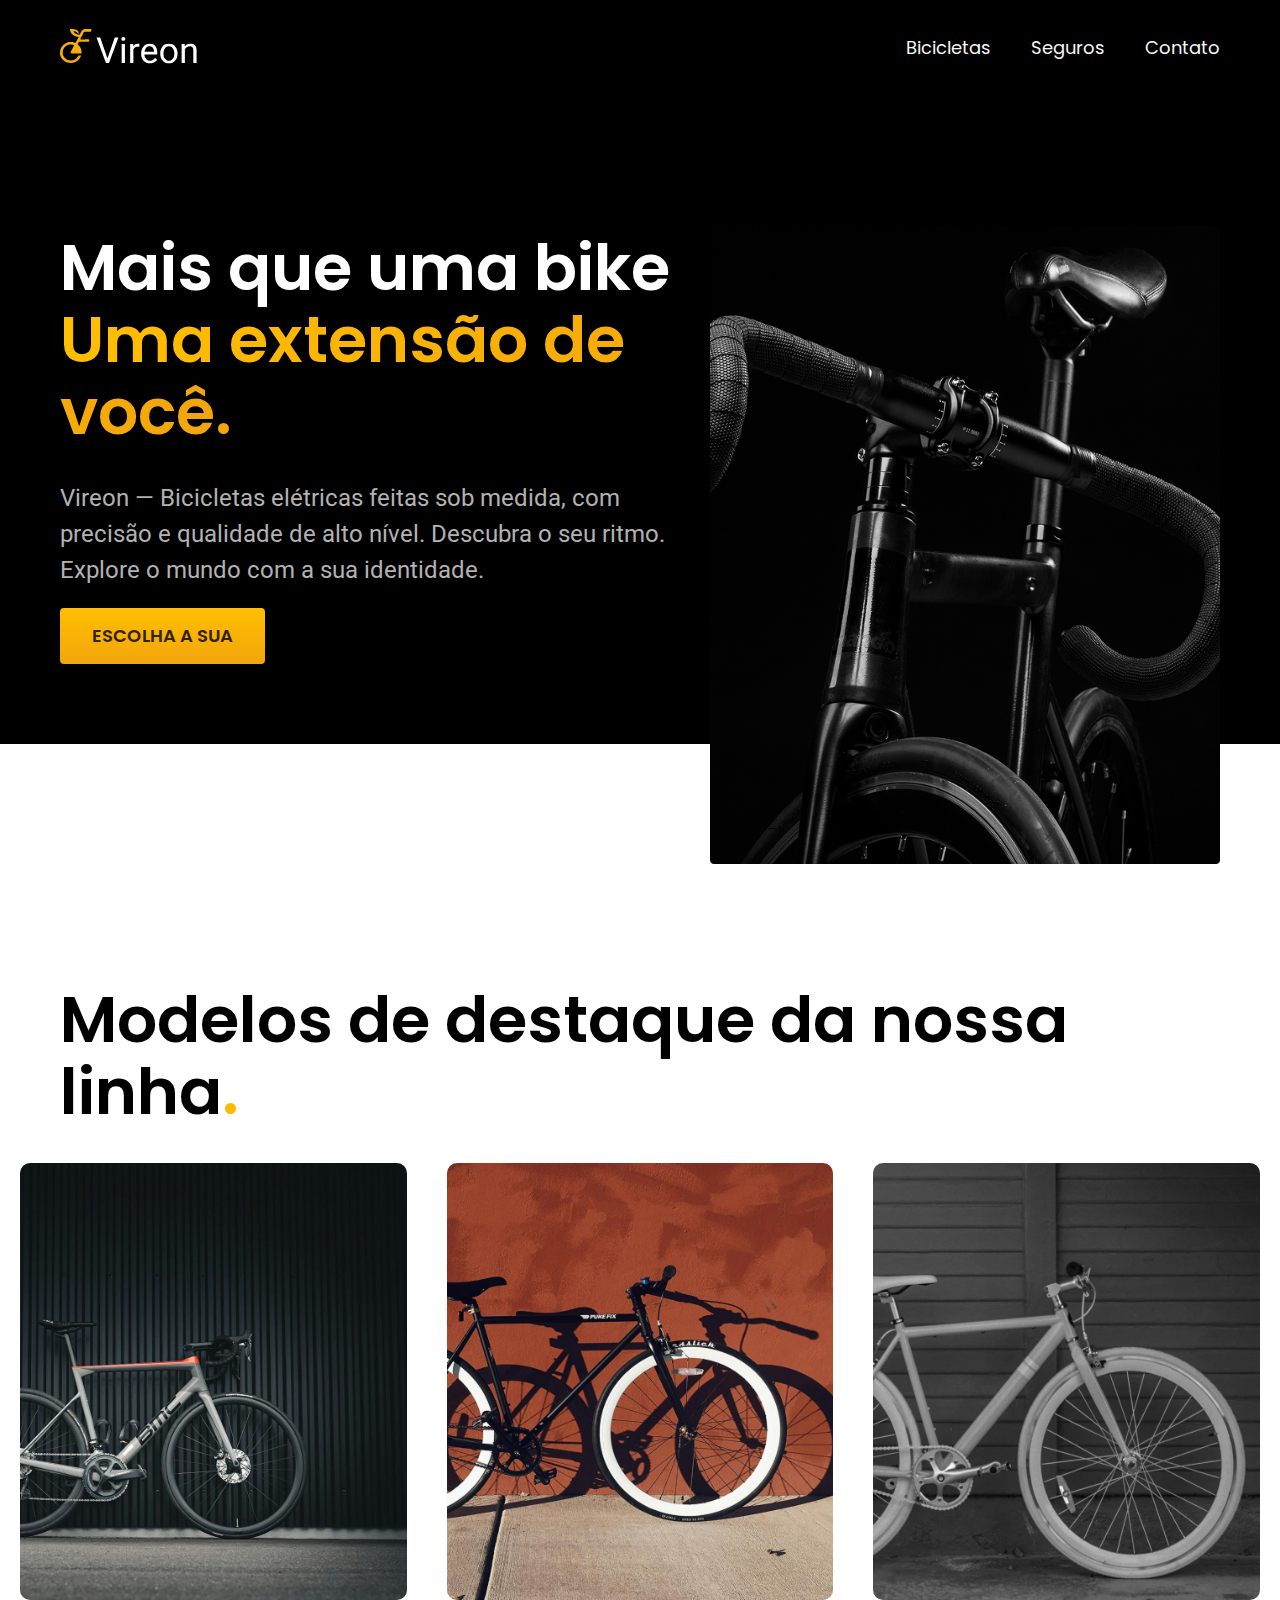
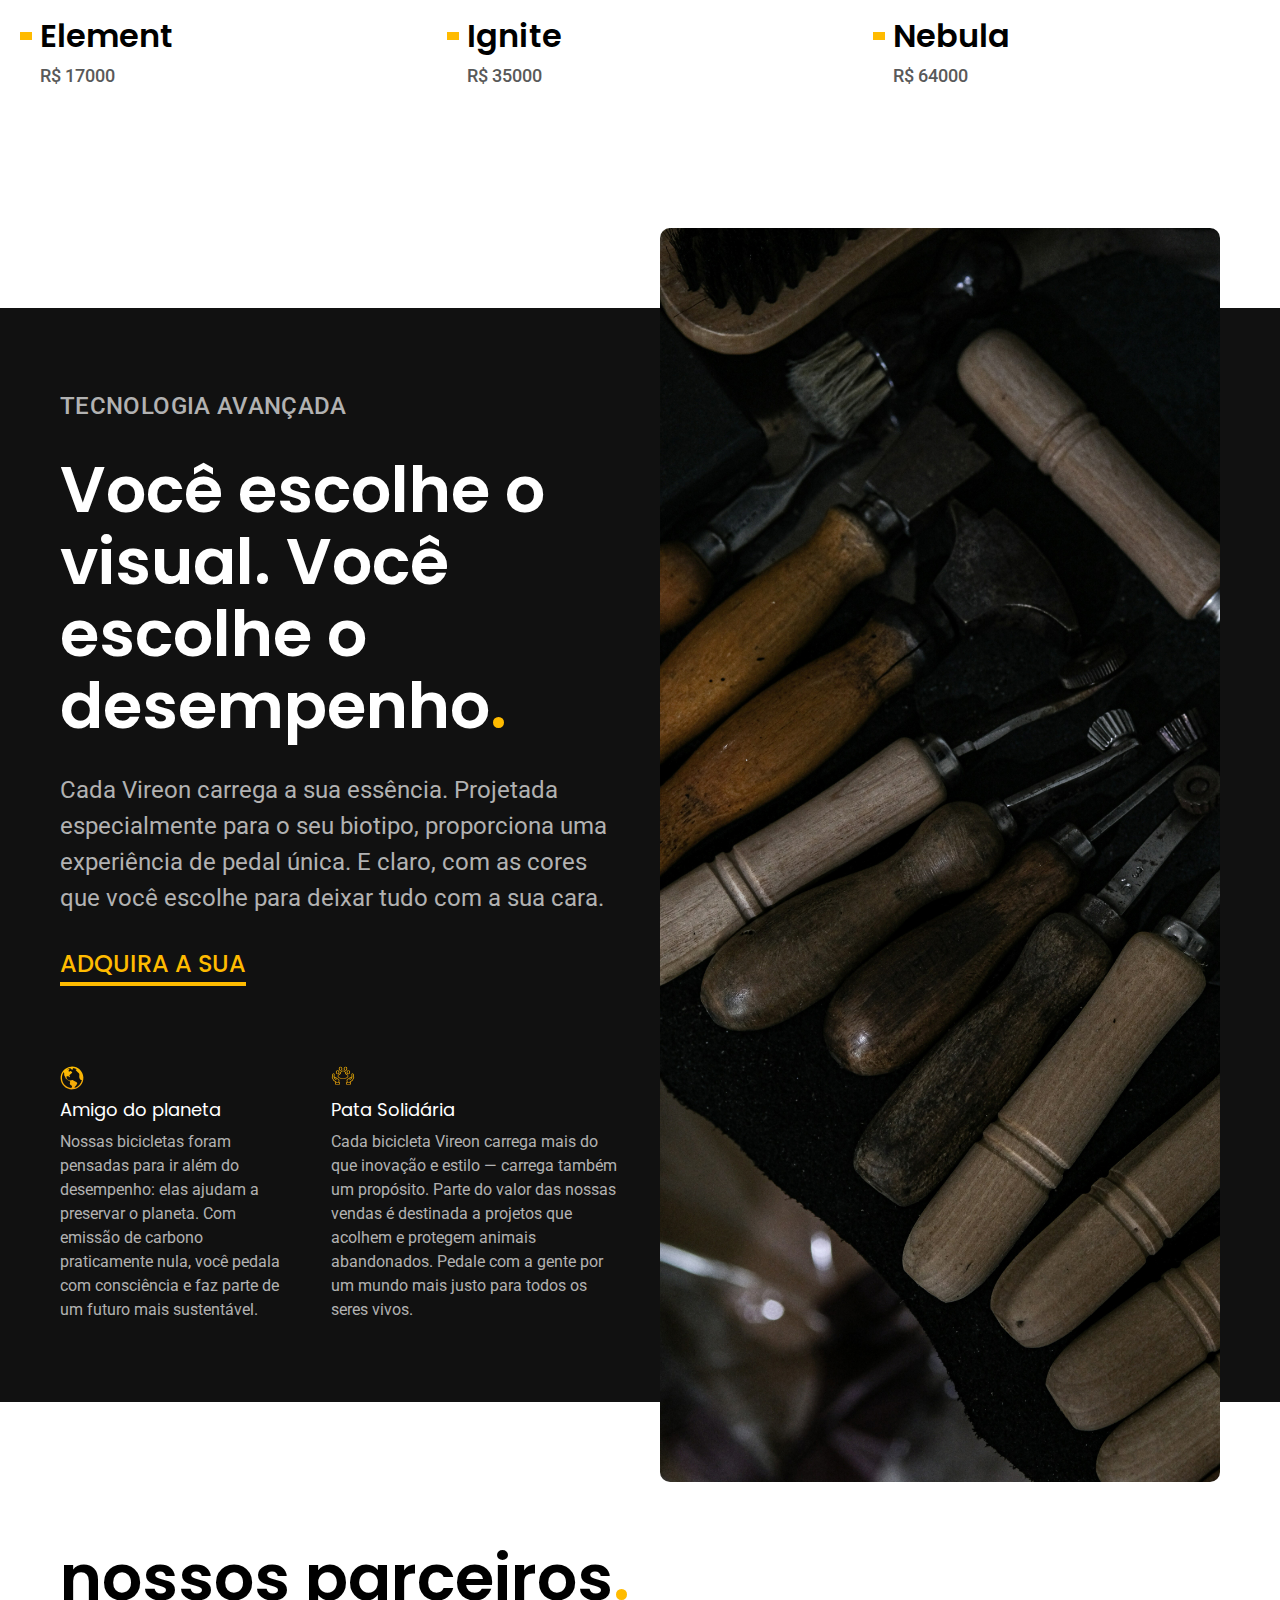
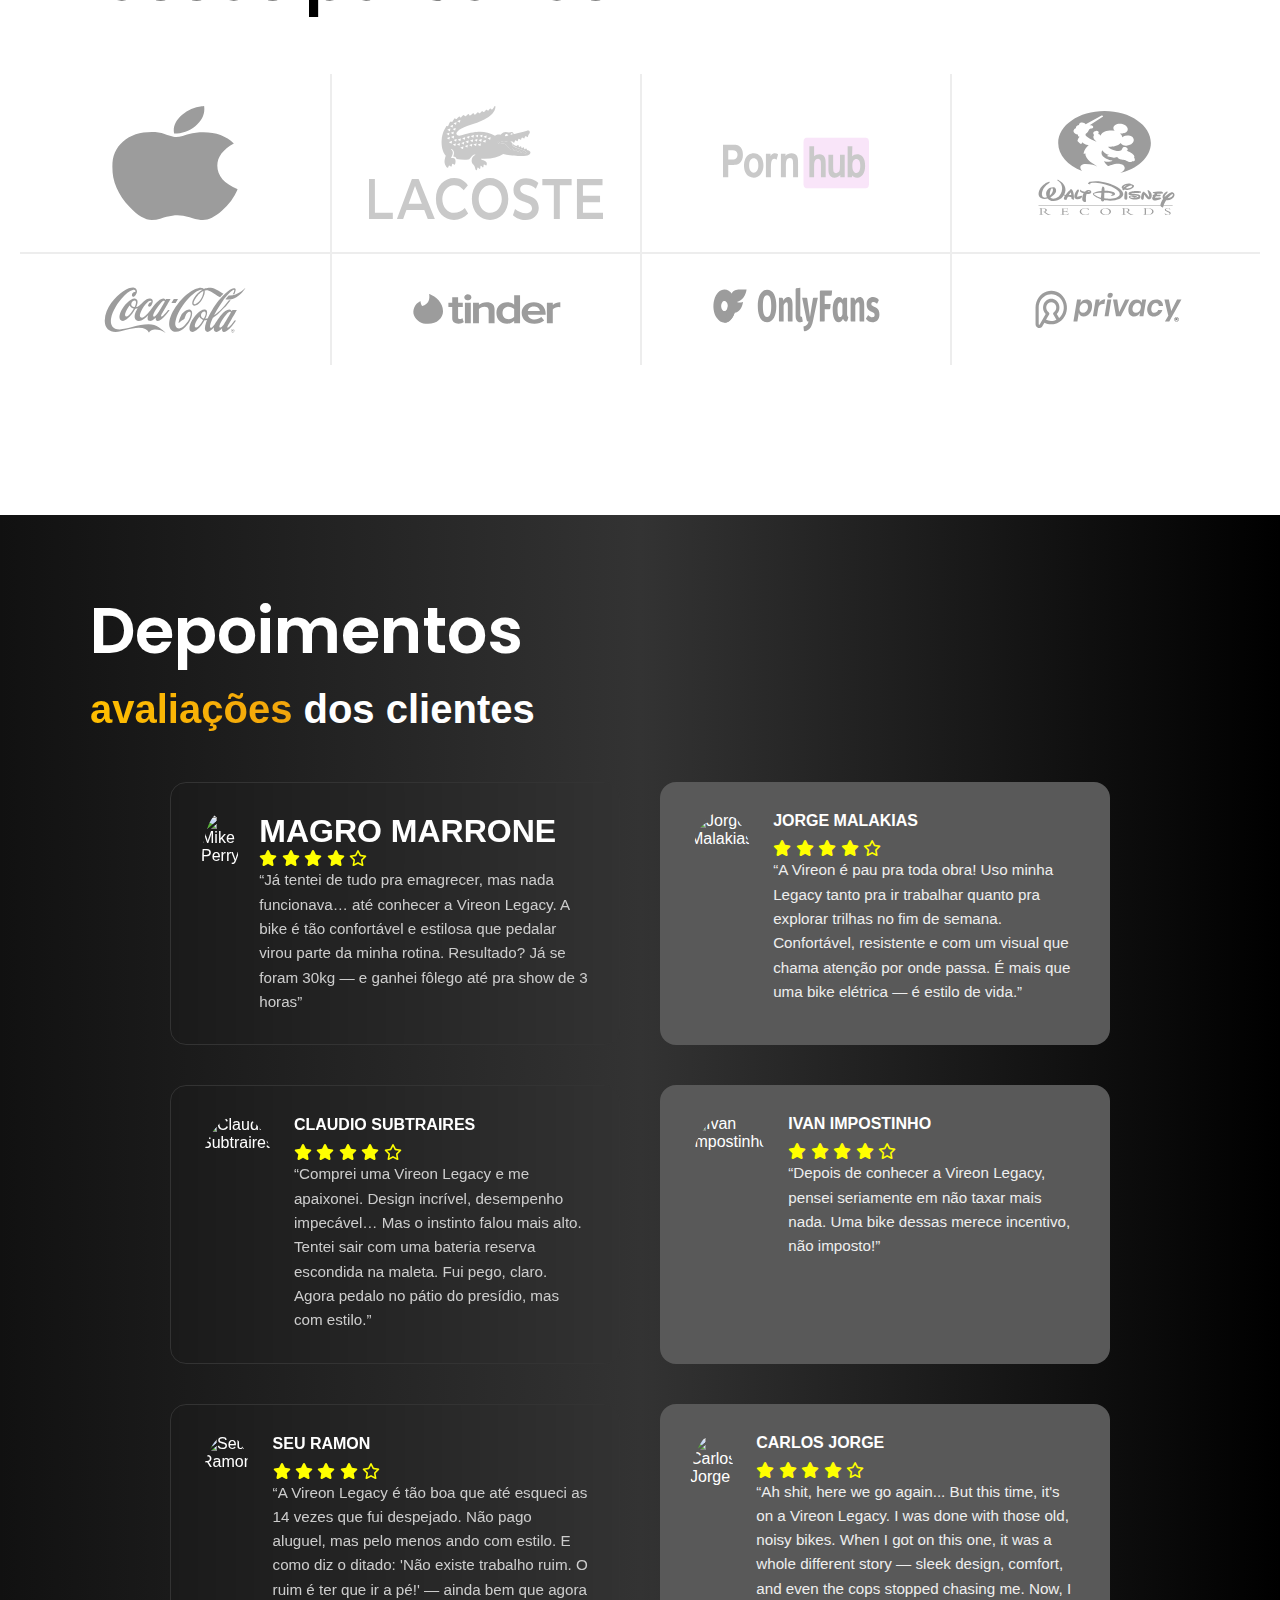
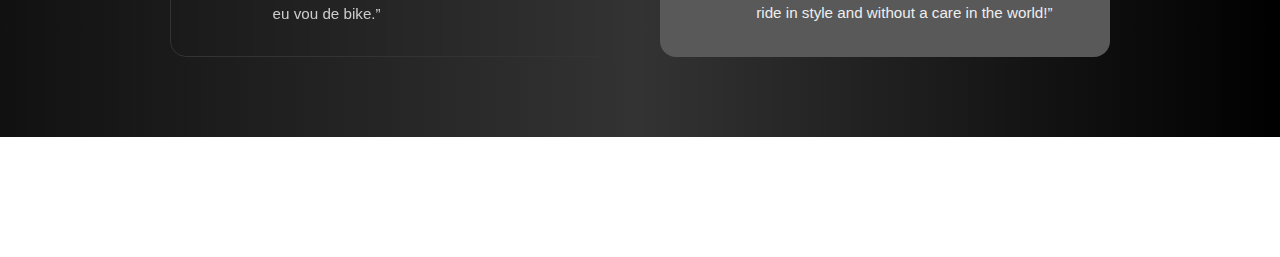
==== commit eed257ce: "Botao adicionado" ====
--- a/index.html
+++ b/index.html
@@ -56,7 +56,7 @@
         <h1 class="font-1-xxl cor-branco"><span class="nowrap">Mais que uma bike</span><br><span class="gradient">Uma extensão de você.</span>
         </h1>
         <p class="font-2-l cor-c5">Vireon — Bicicletas elétricas feitas sob medida, com precisão e qualidade de alto nível. Descubra o seu ritmo. Explore o mundo com a sua identidade.</p>
-        <a href="./bicicletas.html" class="linke">Escolha a sua</a>
+        <a href="./bicicletas.html" class="botao">Escolha a sua</a>
       </div>
       <div class="introducao-imagem">
         <img src="img/bicicletas-design/img-intro.png" alt="Bicicletas Elétrica">
@@ -99,7 +99,7 @@
         <p class="font-2-l cor-c5">Cada Vireon carrega a sua essência.
           Projetada especialmente para o seu biotipo, proporciona uma experiência de pedal única.
           E claro, com as cores que você escolhe para deixar tudo com a sua cara.</p>
-        <a href="./bicicletas.html" class="linke">Adquira a sua</a>
+        <a href="./bicicletas.html" class="meu-link">Adquira a sua</a>
         <div class="tecnologia-vantagens">
           <div>
             <img src="img/icones/SVGRepo_iconCarrier.svg" alt="">
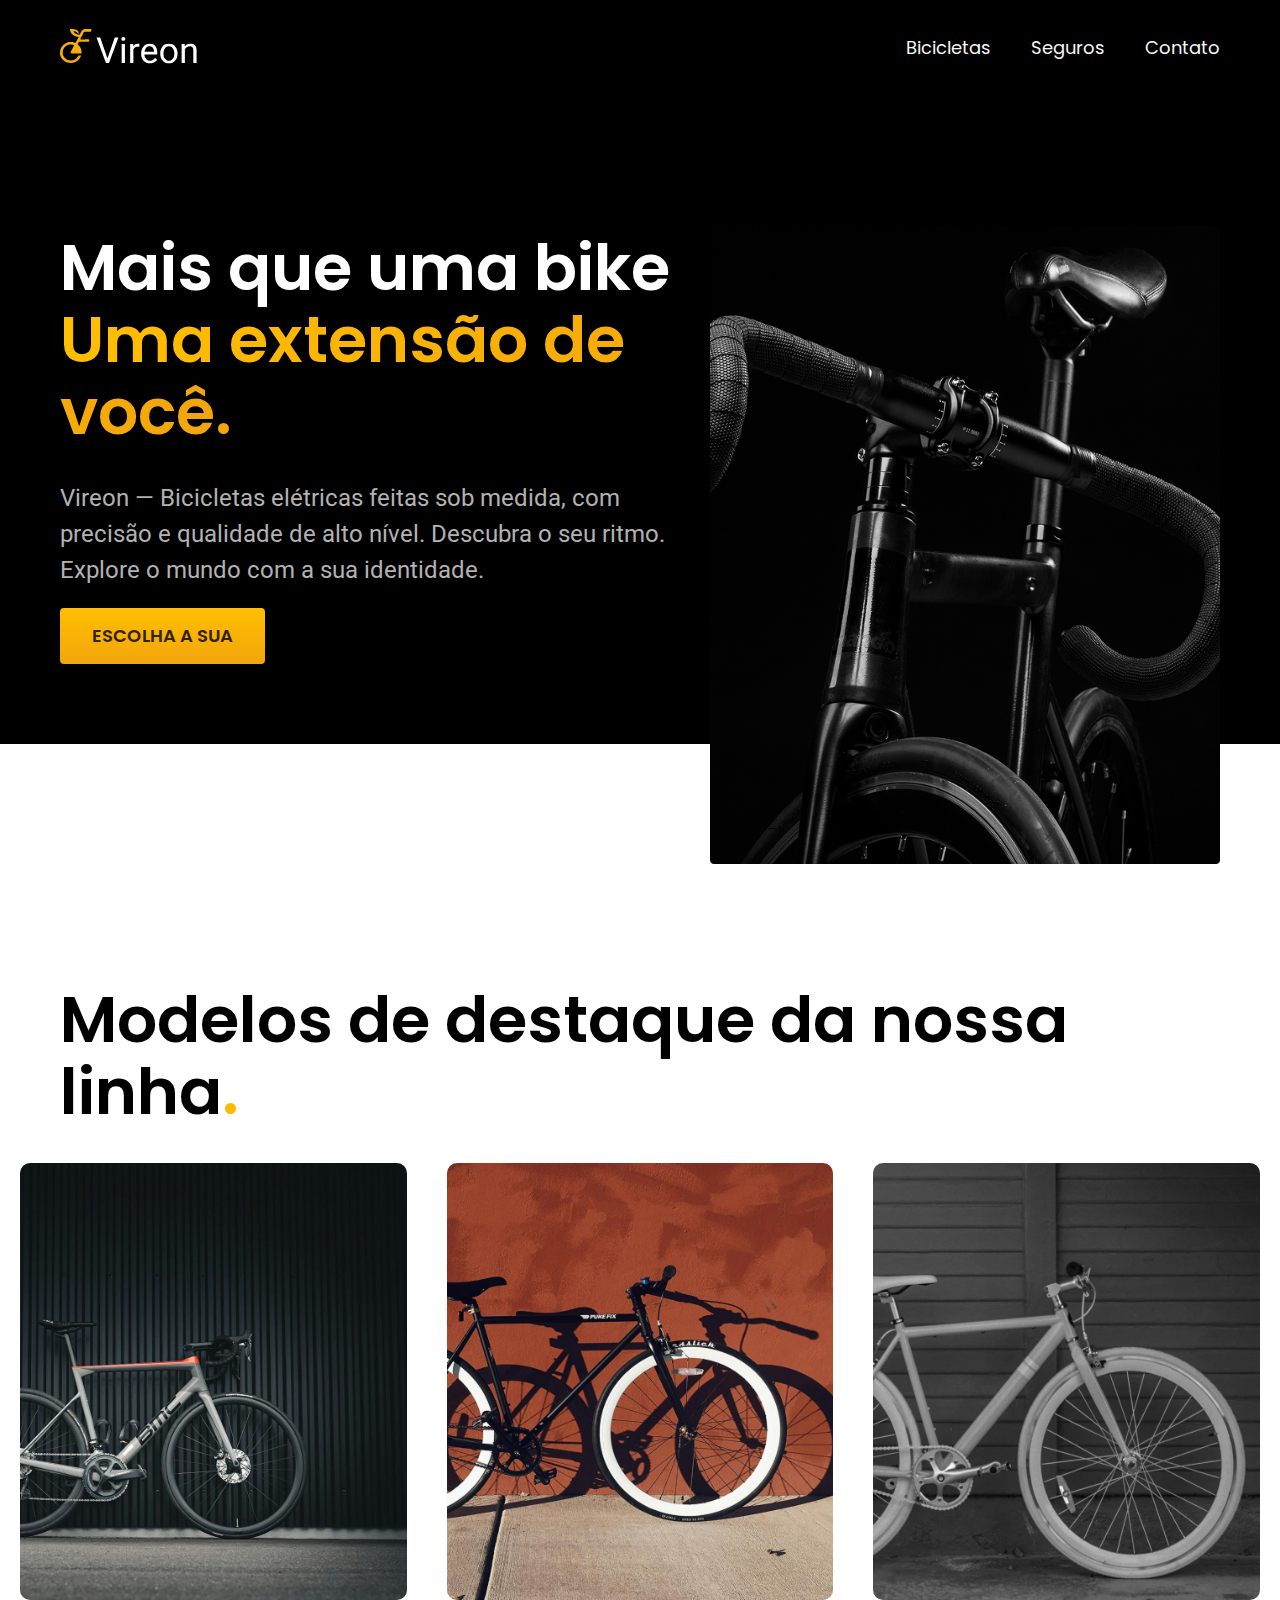
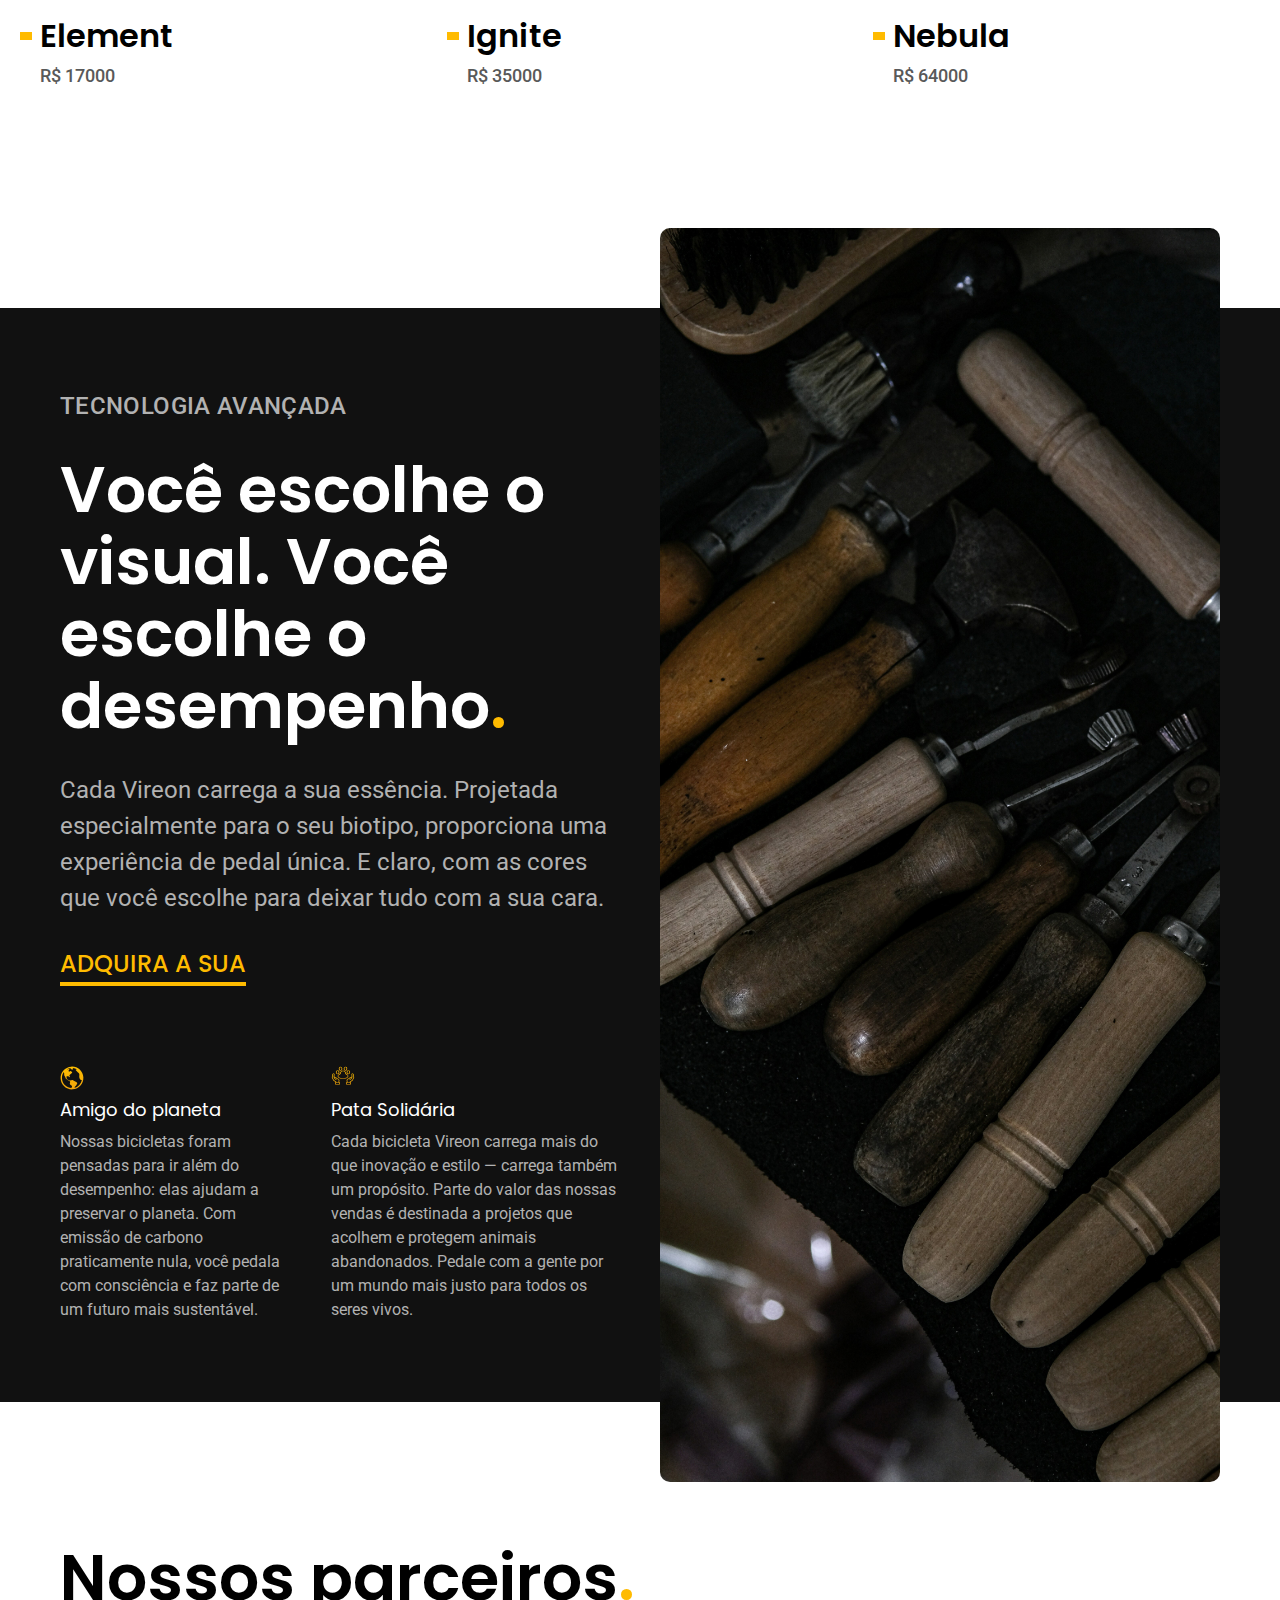
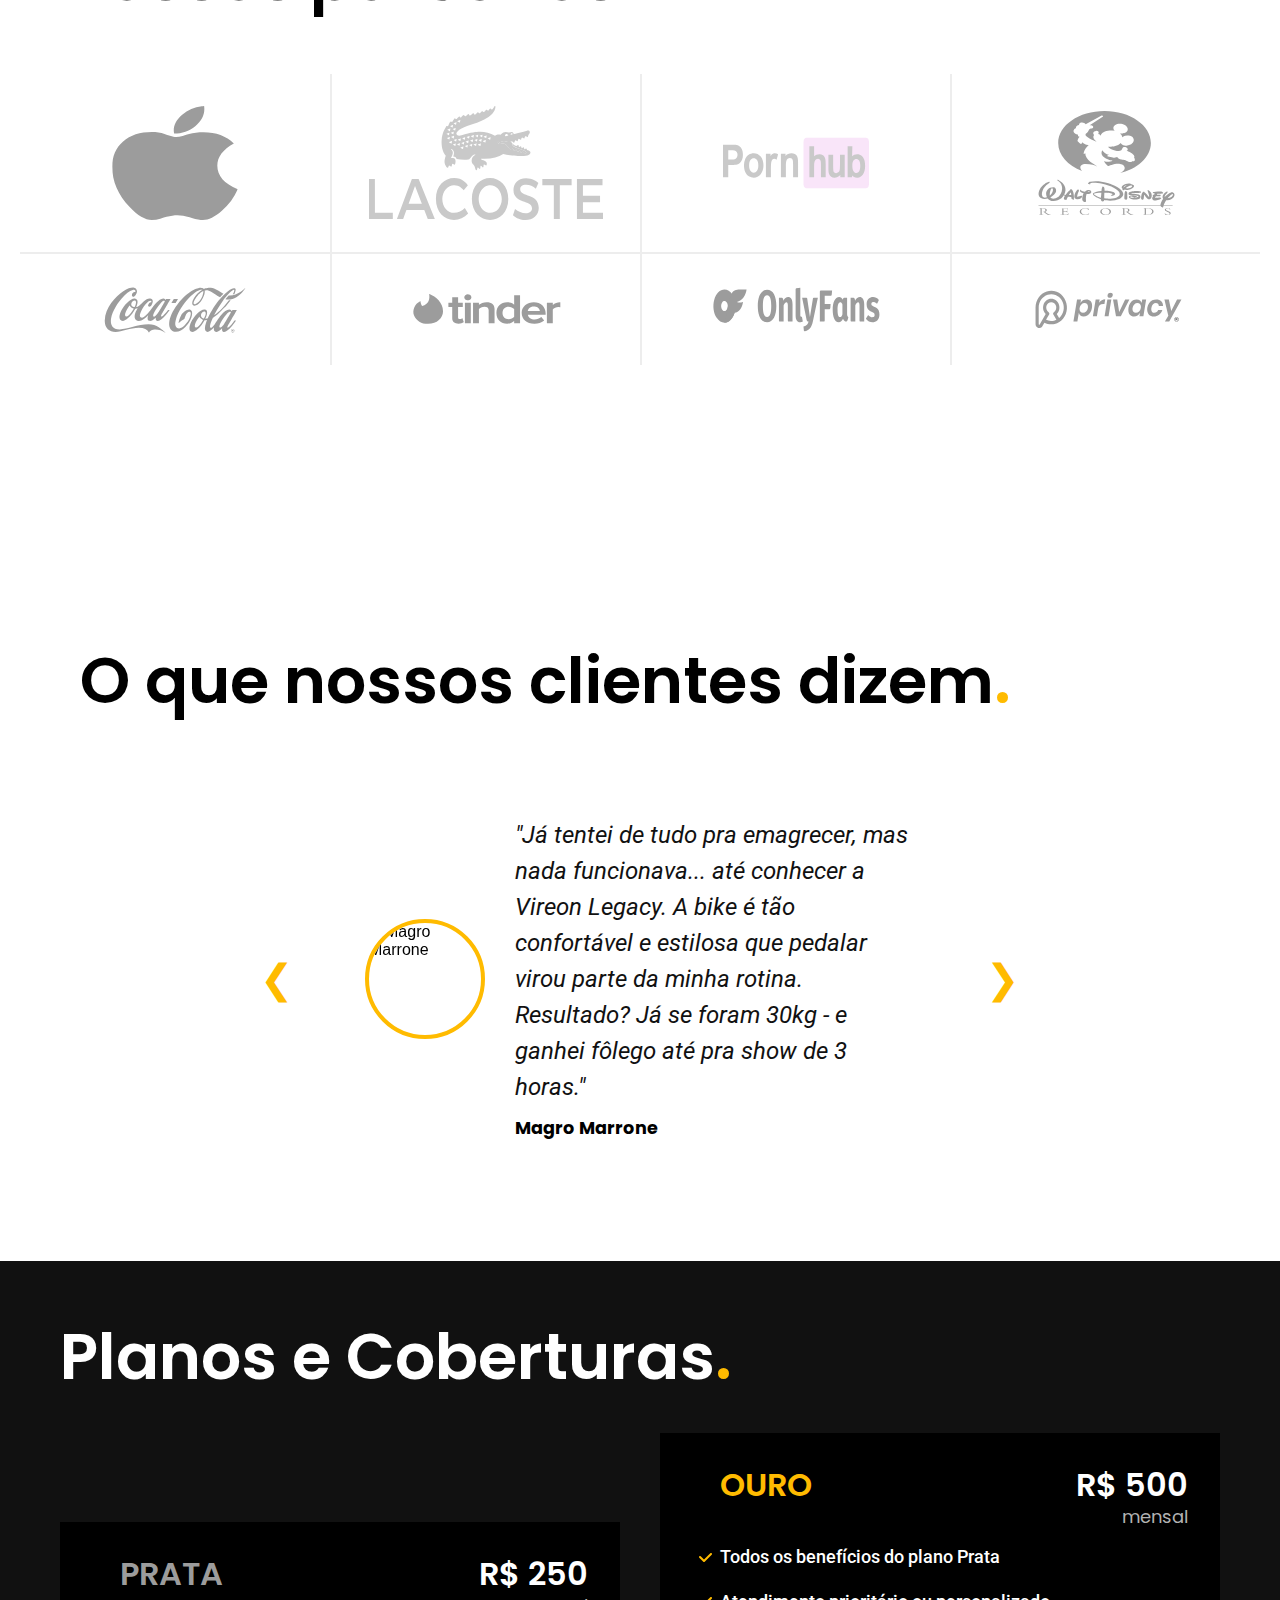
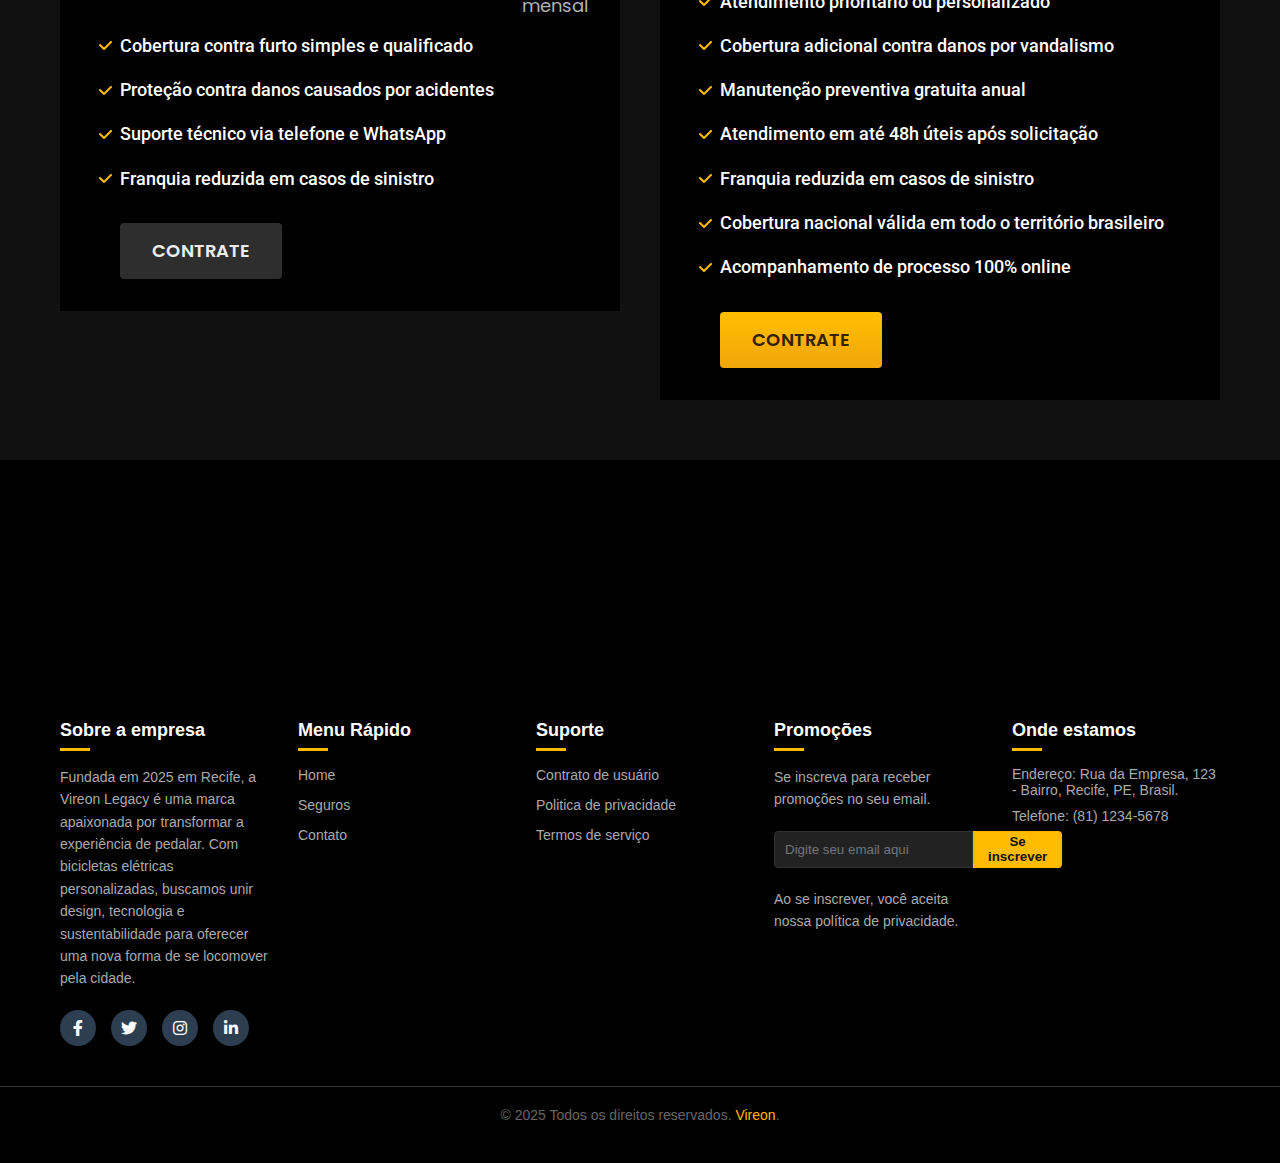
==== commit 238ef950: "Primeira página novo layout" ====
--- a/index.html
+++ b/index.html
@@ -119,7 +119,7 @@
     </div>
   </article>
   <section class="parceiros" aria-label="Nossos parceiros">
-    <h2 class="font-1-xxl container">nossos parceiros<span class="cor-p1">.</span></h2>
+    <h2 class="font-1-xxl container">Nossos parceiros<span class="cor-p1">.</span></h2>
     <ul>
       <li><img src="img/parceiros/cor-cinza/apple-14 1.svg" alt=""></li>
       <li><img src="img/parceiros/cor-cinza/lacoste-logo-1 1.svg" alt=""></li>
@@ -130,109 +130,195 @@
       <li><img src="img/parceiros/cor-cinza/onlyfans-wordmark-1 1.svg" alt=""></li>
       <li><img src="img/parceiros/cor-cinza/Sejaprivacy 1.svg" alt=""></li>
     </ul>
-
-
-    <section class="depoimentos-bg">
-      <div class="depoimentos-container">
-        <div class="depoimentos-header">
-          <p class="font-1-xxl ">Depoimentos</p>
-          <h2><span>avaliações</span> dos clientes</h2>
-        </div>
-
-        <div class="depoimentos-card">
-          <div class="card">
-            <img src="https://conteudo.imguol.com.br/c/entretenimento/1f/2020/01/24/o-cantor-pericles-1579896864104_v2_4x3.jpg" alt="Mike Perry" />
-            <div class="texto">
-              <h1>MAGRO MARRONE</h1>
-              <div class="stars">
-                <i class="fas fa-star"></i>
-                <i class="fas fa-star"></i>
-                <i class="fas fa-star"></i>
-                <i class="fas fa-star"></i>
-                <i class="far fa-star"></i>
-
-              </div>
-              <p>“Já tentei de tudo pra emagrecer, mas nada funcionava… até conhecer a Vireon Legacy. A bike é tão confortável e estilosa que pedalar virou parte da minha rotina. Resultado? Já se foram 30kg — e ganhei fôlego até pra show de 3 horas”</p>
-            </div>
-          </div>
-
-          <div class="card colored">
-            <img src="https://static.poder360.com.br/2022/09/kidbengala-instagram-15set2022-848x477.png" alt="Jorge Malakias" />
-            <div class="texto">
-              <h4>Jorge Malakias</h4>
-              <div class="stars">
-                <i class="fas fa-star"></i>
-                <i class="fas fa-star"></i>
-                <i class="fas fa-star"></i>
-                <i class="fas fa-star"></i>
-                <i class="far fa-star"></i>
-              </div>
-              <p>“A Vireon é pau pra toda obra! Uso minha Legacy tanto pra ir trabalhar quanto pra explorar trilhas no fim de semana. Confortável, resistente e com um visual que chama atenção por onde passa. É mais que uma bike elétrica — é estilo de vida.”</p>
-            </div>
-          </div>
-
-          <div class="card">
-            <img src="https://uploads.diariodopoder.com.br/2025/02/2a769a2d-meme-lula-5.jpeg" alt="Claudio Subtraires" />
-            <div class="texto">
-              <h4>Claudio Subtraires</h4>
-              <div class="stars">
-                <i class="fas fa-star"></i>
-                <i class="fas fa-star"></i>
-                <i class="fas fa-star"></i>
-                <i class="fas fa-star"></i>
-                <i class="far fa-star"></i>
-              </div>
-              <p>“Comprei uma Vireon Legacy e me apaixonei. Design incrível, desempenho impecável… Mas o instinto falou mais alto. Tentei sair com uma bateria reserva escondida na maleta. Fui pego, claro. Agora pedalo no pátio do presídio, mas com estilo.”</p>
-            </div>
-          </div>
-
-          <div class="card colored">
-            <img src="https://encrypted-tbn0.gstatic.com/images?q=tbn:ANd9GcRKv6Ec4FwznhcEbED9bqpoqw2yFKFzqU0WAA&s" alt="Ivan Impostinho" />
-            <div class="texto">
-              <h4>IVAN IMPOSTINHO</h4>
-              <div class="stars">
-                <i class="fas fa-star"></i>
-                <i class="fas fa-star"></i>
-                <i class="fas fa-star"></i>
-                <i class="fas fa-star"></i>
-                <i class="far fa-star"></i>
-              </div>
-              <p>“Depois de conhecer a Vireon Legacy, pensei seriamente em não taxar mais nada. Uma bike dessas merece incentivo, não imposto!”</p>
-            </div>
-          </div>
-
-          <div class="card">
-            <img src="https://encrypted-tbn0.gstatic.com/images?q=tbn:ANd9GcTPq8Wv9883QQ7DCRTj7HJ40UVVqElz0FKs7A&s" alt="Seu Ramon" />
-            <div class="texto">
-              <h4>Seu Ramon</h4>
-              <div class="stars">
-                <i class="fas fa-star"></i>
-                <i class="fas fa-star"></i>
-                <i class="fas fa-star"></i>
-                <i class="fas fa-star"></i>
-                <i class="far fa-star"></i>
-              </div>
-              <p>“A Vireon Legacy é tão boa que até esqueci as 14 vezes que fui despejado. Não pago aluguel, mas pelo menos ando com estilo. E como diz o ditado: 'Não existe trabalho ruim. O ruim é ter que ir a pé!' — ainda bem que agora eu vou de bike.”</p>
-            </div>
-          </div>
-
-          <div class="card colored">
-            <img src="https://pm1.aminoapps.com/7358/23897f66e0e470720cc273a84f9ac8f58129ba46r1-256-256v2_00.jpg" alt="Carlos Jorge" />
-            <div class="texto">
-              <h4>Carlos Jorge</h4>
-              <div class="stars">
-                <i class="fas fa-star"></i>
-                <i class="fas fa-star"></i>
-                <i class="fas fa-star"></i>
-                <i class="fas fa-star"></i>
-                <i class="far fa-star"></i>
-              </div>
-              <p>“Ah shit, here we go again... But this time, it's on a Vireon Legacy. I was done with those old, noisy bikes. When I got on this one, it was a whole different story — sleek design, comfort, and even the cops stopped chasing me. Now, I ride in style and without a care in the world!”</p>
-            </div>
-          </div>
-        </div>
-      </div>
-    </section>
+  </section>
+
+
+  <section class="depoimentos-bg">
+    <div class="depoimentos container">
+      <h2 class="font-1-xxl container cor-c12">O que nossos clientes dizem<span class="cor-p1">.</span></h2>
+      <div class="carrossel">
+        <div class="slides" id="slides">
+          <!-- Depoimento 1 -->
+          <div class="slide">
+            <div class="conteudo">
+              <div class="avatar">
+                <img src="https://conteudo.imguol.com.br/c/entretenimento/1f/2020/01/24/o-cantor-pericles-1579896864104_v2_4x3.jpg" alt="Magro Marrone" />
+              </div>
+              <div class="texto">
+                <p class="citacao font-2-l-i cor-c11">"Já tentei de tudo pra emagrecer, mas nada funcionava... até conhecer a Vireon Legacy. A bike é tão confortável e estilosa que pedalar virou parte da minha rotina. Resultado? Já se foram 30kg - e ganhei fôlego até pra show de 3 horas."</p>
+                <p class="nome cor-c12 font-1-m">Magro Marrone</p>
+              </div>
+            </div>
+          </div>
+          <!-- Depoimento 2 -->
+          <div class="slide">
+            <div class="conteudo">
+              <div class="avatar">
+                <img src="https://static.poder360.com.br/2022/09/kidbengala-instagram-15set2022-848x477.png" alt="Jorge Malakias" />
+              </div>
+              <div class="texto">
+                <p class="citacao font-2-l-i cor-c11">"A Vireon é pau pra toda obra! Uso minha Legacy tanto pra ir trabalhar quanto pra explorar trilhas no fim de semana. Confortável, resistente e com um visual que chama atenção por onde passa."</p>
+                <p class="nome cor-c12 font-1-m">Jorge Malakias</p>
+              </div>
+            </div>
+          </div>
+          <!-- Depoimento 3 -->
+          <div class="slide">
+            <div class="conteudo">
+              <div class="avatar">
+                <img src="https://uploads.diariodopoder.com.br/2025/02/2a769a2d-meme-lula-5.jpeg" alt="Claudio Subtraires" />
+              </div>
+              <div class="texto">
+                <p class="citacao font-2-l-i cor-c11">"Comprei uma Vireon Legacy e me apaixonei. Design incrível, desempenho impecável... Mas o instinto falou mais alto. Tentei sair com uma bateria reserva escondida na maleta. Fui pego, claro. Agora pedalo no pátio do presídio, mas com estilo."</p>
+                <p class="nome cor-c12 font-1-m">Claudio Subtraires</p>
+              </div>
+            </div>
+          </div>
+          <!-- Depoimento 4 -->
+          <div class="slide">
+            <div class="conteudo">
+              <div class="avatar">
+                <img src="https://encrypted-tbn0.gstatic.com/images?q=tbn:ANd9GcRKv6Ec4FwznhcEbED9bqpoqw2yFKFzqU0WAA&s" alt="Juliana Lopes" />
+              </div>
+              <div class="texto">
+                <p class="citacao font-2-l-i cor-c11">"Depois de conhecer a Vireon Legacy, pensei seriamente em não taxar mais nada. Uma bike dessas merece incentivo, não imposto!"</p>
+                <p class="nome cor-c12 font-1-m">Ivan Impostinho</p>
+              </div>
+            </div>
+          </div>
+          <!-- Depoimento 5 -->
+          <div class="slide">
+            <div class="conteudo">
+              <div class="avatar">
+                <img src="https://encrypted-tbn0.gstatic.com/images?q=tbn:ANd9GcTPq8Wv9883QQ7DCRTj7HJ40UVVqElz0FKs7A&s" alt="Seu Ramon" />
+              </div>
+              <div class="texto">
+                <p class="citacao font-2-l-i cor-c11">"A Vireon Legacy é tão boa que até esqueci as 14 vezes que fui despejado. Não pago aluguel, mas pelo menos ando com estilo. E como diz o ditado: 'Não existe trabalho ruim. O ruim é ter que ir a pé!' - ainda bem que agora eu vou de bike."</p>
+                <p class="nome cor-c12 font-1-m">Seu Ramon</p>
+              </div>
+            </div>
+          </div>
+          <!-- Depoimento 6 -->
+          <div class="slide">
+            <div class="conteudo">
+              <div class="avatar">
+                <img src="https://pm1.aminoapps.com/7358/23897f66e0e470720cc273a84f9ac8f58129ba46r1-256-256v2_00.jpg" alt="Carlos Jorge" />
+              </div>
+              <div class="texto">
+                <p class="citacao font-2-l-i cor-c11">"Ah shit, here we go again... But this time, it's on a Vireon Legacy. I was done with those old, noisy bikes. When I got on this one, it was a whole different story - sleek design, comfort, and even the cops stopped chasing me. Now, I ride in style and without a care in the world!"</p>
+                <p class="nome cor-c12 font-1-m">Carlos Jorge</p>
+              </div>
+            </div>
+          </div>
+        </div>
+        <!-- Setas -->
+        <div class="controles-seta">
+          <button id="prev">&#10094;</button>
+          <button id="next">&#10095;</button>
+        </div>
+  </section>
+
+
+  <article class="seguros-bg">
+    <div class="seguros container">
+      <h2 class="font-1-xxl cor-branco">Planos e Coberturas<span class="cor-p1">.</span></h2>
+      <div class="seguros-item">
+        <h3 class="font-1-xl cor-c6">PRATA</h3>
+        <span class="font-1-xl cor-branco">R$ 250<span class="font-1-m cor-c5"> mensal</span></span>
+        <ul class="font-2-m cor-branco">
+          <li>Cobertura contra furto simples e qualificado</li>
+          <li>Proteção contra danos causados por acidentes</li>
+          <li>Suporte técnico via telefone e WhatsApp</li>
+          <li>Franquia reduzida em casos de sinistro</li>
+        </ul>
+        <a href="./orçamento.html" class="botao secundario">Contrate</a>
+      </div>
+
+      <div class="seguros-item">
+        <h3 class="font-1-xl cor-p1">OURO</h3>
+        <span class="font-1-xl cor-branco">R$ 500<span class="font-1-m cor-c5"> mensal</span></span>
+        <ul class="font-2-m cor-branco">
+          <li>Todos os benefícios do plano Prata</li>
+          <li>Atendimento prioritário ou personalizado</li>
+          <li>Cobertura adicional contra danos por vandalismo</li>
+          <li>Manutenção preventiva gratuita anual</li>
+          <li>Atendimento em até 48h úteis após solicitação</li>
+          <li>Franquia reduzida em casos de sinistro</li>
+          <li>Cobertura nacional válida em todo o território brasileiro</li>
+          <li>Acompanhamento de processo 100% online</li>
+        </ul>
+        <a href="./orçamento.html" class="botao">Contrate</a>
+      </div>
+    </div>
+  </article>
+
+  <footer class="footer-bg">
+    <div class="footer">
+        <!-- Seção Sobre (agora com a classe footer-conteudo) -->
+        <div class="footer-conteudo">
+            <h3>Sobre a empresa</h3>
+            <p>Fundada em 2025 em Recife, a Vireon Legacy é uma marca apaixonada por transformar a experiência de pedalar. Com bicicletas elétricas personalizadas, buscamos unir design, tecnologia e sustentabilidade para oferecer uma nova forma de se locomover pela cidade.</p>
+            
+            <div class="icones">
+                <a href="#" aria-label="Facebook"><i class="fab fa-facebook-f"></i></a>
+                <a href="#" aria-label="Twitter"><i class="fab fa-twitter"></i></a>
+                <a href="#" aria-label="Instagram"><i class="fab fa-instagram"></i></a>
+                <a href="#" aria-label="LinkedIn"><i class="fab fa-linkedin-in"></i></a>
+            </div>
+        </div>
+
+        <!-- Seção Menu Rápido -->
+        <div class="footer-conteudo">
+            <h3>Menu Rápido</h3>
+            <ul class="footer-links">
+                <li><a href="">Home</a></li>
+                <li><a href="">Seguros</a></li>
+                <li><a href="">Contato</a></li>
+            </ul>
+        </div>
+
+        <!-- Seção Suporte -->
+        <div class="footer-conteudo">
+            <h3>Suporte</h3>
+            <ul class="footer-links">
+                <li><a href="">Contrato de usuário</a></li>
+                <li><a href="">Politica de privacidade</a></li>
+                <li><a href="">Termos de serviço</a></li>
+            </ul>
+        </div>
+
+        <!-- Seção Promoções (antes Newsletter) -->
+        <div class="footer-conteudo footer-noticias">
+            <h3>Promoções</h3>
+            <p>Se inscreva para receber promoções no seu email.</p>
+            <form class="footer-form">
+                <input type="email" id="email" placeholder="Digite seu email aqui">
+                <button class="botao-form">Se inscrever</button>
+            </form>
+            <p>Ao se inscrever, você aceita nossa política de privacidade.</p>
+        </div>
+
+        <!-- Seção Local (nova seção) -->
+        <div class="footer-conteudo">
+            <div class="footer-local">
+                <h3>Onde estamos</h3>
+                <ul>
+                    <li>Endereço: Rua da Empresa, 123 - Bairro, Recife, PE, Brasil.</li>
+                    <li><a href="tel:+5581987212345">Telefone: (81) 1234-5678</a></li>
+                </ul>
+            </div>
+        </div>
+    </div>
+
+    <!-- Rodapé inferior -->
+    <div class="footer-bottom">
+        <div class="direito">
+            <p>© 2025 Todos os direitos reservados. <span>Vireon</span>.</p>
+        </div>
+    </div>
+</footer>
+
+  <script src="script.js"></script>
 </body>
 
 </html>--- a/src/css/style.css
+++ b/src/css/style.css
@@ -1,8 +1,7 @@
 /* === Estilos Globais === */
 @import url('globals.css');
 @import url('header.css');
-@import url('responsividade.css');
-
+@import url('footer.css');
 /* === Utilitários === */
 @import url('utilidades/cores.css');
 @import url('utilidades/tipografia.css');
@@ -17,4 +16,7 @@
 @import url('home/depoimento.css');
 
 /* Bicicletas */
-@import url('../../bicicletas/bicicletas-lista.css');+@import url('../../bicicletas/bicicletas-lista.css');
+
+/* Seguros */
+@import url('../../seguros/seguros.css');